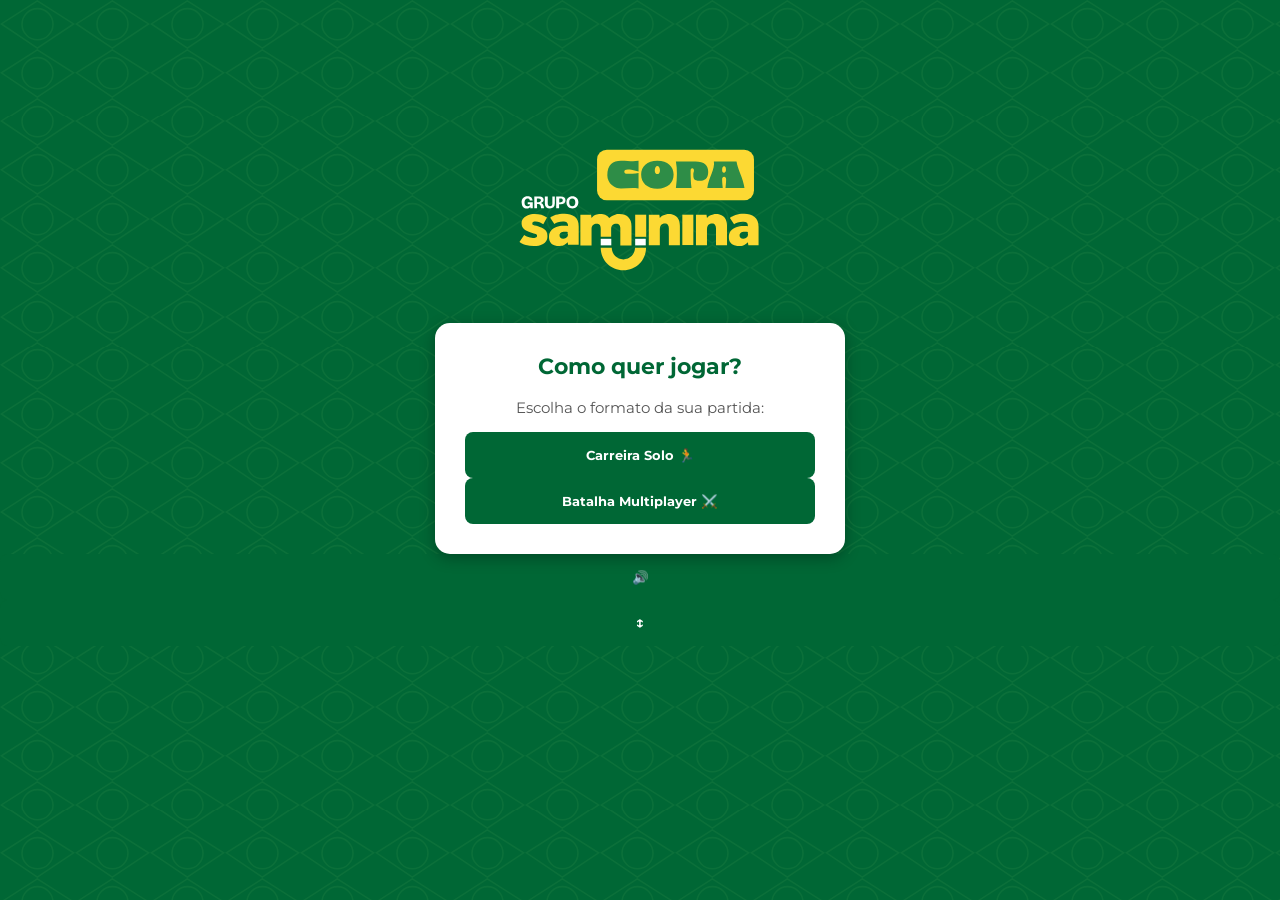
==== backup/index.html @ e30252de "Update index.html" ====
<!DOCTYPE html>
<html lang="pt-BR">
<head>
    <meta charset="UTF-8">
    <meta name="viewport" content="width=device-width, initial-scale=1.0">
    <title>Copa Saminina - O Conhecimento é Campeão</title>
    <link rel="stylesheet" href="style.css">
    <link rel="preconnect" href="https://fonts.googleapis.com">
    <link rel="preconnect" href="https://fonts.gstatic.com" crossorigin>
    <link href="https://fonts.googleapis.com/css2?family=Montserrat:wght@400;700;900&display=swap" rel="stylesheet">
</head>
<body>

    <div class="main-wrapper">
        <div class="logo-container">
            <img src="logo/samininacopa.svg" alt="Logo Saminina" class="logo-marca">
        </div>

        <div class="quiz-container">
            
            <div id="tela-modo">
                <h2>Como quer jogar?</h2>
                <p>Escolha o formato da sua partida:</p>
                <div class="botoes-modo">
                    <button onclick="selecionarModo('solo')" class="btn-modo">Carreira Solo 🏃</button>
                    <button onclick="selecionarModo('batalha')" class="btn-modo">Batalha Multiplayer ⚔️</button>
                </div>
            </div>

            <div id="tela-inicial" class="escondido">
                <h2 id="titulo-cadastro">Registro dos Craques</h2>
                <p id="subtitulo-cadastro">Insiram os nomes e escolham os avatares!</p>
                
                <div class="campos-cadastro">
                    <div class="cadastro-bloco">
                        <input type="text" id="input-nome1" placeholder="Nome do Jogador 1" autocomplete="off">
                        <p class="legenda-avatar">Escolha seu Avatar (J1):</p>
                        <div class="botoes-avatar">
                            <img src="img/1.jpg" class="img-avatar-opcao" onclick="selecionarAvatar(1, 0, this)">
                            <img src="img/2.jpg" class="img-avatar-opcao" onclick="selecionarAvatar(1, 1, this)">
                            <img src="img/3.jpg" class="img-avatar-opcao" onclick="selecionarAvatar(1, 2, this)">
                            <img src="img/4.jpg" class="img-avatar-opcao" onclick="selecionarAvatar(1, 3, this)">
                        </div>
                    </div>

                    <div id="container-avatar2" class="cadastro-bloco escondido">
                        <input type="text" id="input-nome2" placeholder="Nome do Jogador 2" autocomplete="off">
                        <p class="legenda-avatar">Escolha seu Avatar (J2):</p>
                        <div class="botoes-avatar">
                            <img src="img/1.jpg" class="img-avatar-opcao" onclick="selecionarAvatar(2, 0, this)">
                            <img src="img/2.jpg" class="img-avatar-opcao" onclick="selecionarAvatar(2, 1, this)">
                            <img src="img/3.jpg" class="img-avatar-opcao" onclick="selecionarAvatar(2, 2, this)">
                            <img src="img/4.jpg" class="img-avatar-opcao" onclick="selecionarAvatar(2, 3, this)">
                        </div>
                    </div>
                </div>

                <button id="btn-comecar-jogo" onclick="validarComeco()">Iniciar Partida</button>
            </div>

            <div id="tela-passagem" class="escondido">
                <h2>Prepare-se!</h2>
                <img id="img-avatar-passagem" src="" alt="Avatar" class="avatar-circular size-m">
                <p>A próxima pergunta é para:</p>
                <h1 id="nome-destaque">NOME</h1>
                <p style="color: var(--color-wrong); font-weight: bold;">Você terá 30 segundos!</p>
                <button onclick="iniciarTurno()">Estou Pronto!</button>
            </div>

            <div id="tela-quiz" class="escondido">
                <div class="aviso-turno-wrapper">
                    <img id="img-avatar-quiz" src="" alt="Avatar" class="avatar-circular size-p">
                    <div id="aviso-turno-nome" class="turno-destaque"></div> 
                </div>
                <div class="progresso" id="barra-progresso">Pergunta 1 de 10</div>
                
                <h3 id="texto-pergunta">Pergunta?</h3>
                <div id="feedback-acerto" class="escondido feedback-text">Goooooooool!!!</div>
                <div id="feedback-erro" class="escondido feedback-text">Para fooora!</div>
                
                <div id="area-botoes"></div>
            </div>

            <div id="tela-resultado" class="escondido">
                <img id="img-avatar-vencedor" src="" alt="Campeão" class="avatar-circular size-g">
                <h2 id="titulo-vencedor">Fim de Jogo!</h2>
                <p id="mensagem-final" style="white-space: pre-line; font-weight: bold; margin: 20px 0;"></p>
                <button onclick="location.reload()">Jogar Novamente</button>
            </div>

        </div>

        <div id="timer-container" class="timer-container escondido">
            <div id="timer-display" class="timer-display">Tempo: 30s</div>
        </div>
    </div>

    <button id="btn-musica-toggle" onclick="toggleMusica()">
        <span id="musica-icone">🔊</span>
    </button>
    <button id="btn-fullscreen" onclick="toggleFullscreen()">
        <span>↕️</span>
    </button>

    <script src="script.js"></script>
</body>
</html>
---- backup/style.css ----
/* =========================================
   1. VARIÁVEIS E CONFIGURAÇÕES GERAIS
   ========================================= */
:root {
    --color-green: #006735;      /* Verde Saminina */
    --color-yellow: #FDD017;     /* Amarelo Saminina */
    --color-blue: #003399;       /* Azul Brasil (Contraste) */
    --color-white: #FFFFFF;
    --color-text-dark: #333333;
    --color-correct: #28a745;    /* Verde Acerto */
    --color-wrong: #dc3545;      /* Vermelho Erro */
    --shadow: 0 4px 15px rgba(0,0,0,0.3);
}

* {
    box-sizing: border-box;
}

body {
    font-family: 'Montserrat', sans-serif;
    color: var(--color-text-dark);
    margin: 0;
    display: flex;
    flex-direction: column;
    align-items: center;
    min-height: 100vh;
    background-color: var(--color-green);
    position: relative;
    z-index: 0;
    padding-top: 20px;
}

/* Camada fantasma para o Background SVG com Opacidade */
body::before {
    content: "";
    position: fixed;
    top: 0; left: 0; width: 100%; height: 100%;
    z-index: -1;
    background-image: url('logo/bk_1.svg'); /* Verifique se o nome do arquivo está exato */
    background-repeat: repeat;
    background-size: 150px;
    opacity: 0.2; /* Ajuste aqui a claridade do fundo */
}

/* =========================================
   2. ESTRUTURA PRINCIPAL E LOGO
   ========================================= */
.main-wrapper {
    width: 100%;
    max-width: 450px;
    display: flex;
    flex-direction: column;
    align-items: center;
    padding: 0 20px;
}

.logo-container {
    width: 100%;
    text-align: center;
    margin-bottom: 20px;
}

.logo-marca {
    max-width: 250px; /* Largura ideal para a marca respirar na tela */
    height: auto;
    padding-top: 30%;
    padding-bottom: 5%;
}

/* =========================================
   3. CAIXA DO QUIZ (CARD BRANCO)
   ========================================= */
.quiz-container {
    background: var(--color-white);
    padding: 30px;
    border-radius: 15px;
    box-shadow: var(--shadow);
    width: 100%;
    text-align: center;
    position: relative;
}

h2 { color: var(--color-green); margin-top: 0; font-size: 22px; }
p { font-size: 15px; color: #555; }

/* =========================================
   4. CÂMERA E AVATAR (NOVO)
   ========================================= */
.camera-container {
    margin: 15px 0;
    padding: 15px;
    background: #f9f9f9;
    border-radius: 10px;
    border: 1px dashed #ccc;
}

.camera-visual {
    position: relative;
    width: 180px;
    height: 180px;
    margin: 10px auto;
    border-radius: 50%;
    overflow: hidden;
    border: 4px solid var(--color-yellow);
    background: #000;
}

#video-feed {
    width: 100%;
    height: 100%;
    object-fit: cover;
    transform: scaleX(-1); /* Espelha a imagem para o usuário */
}

#btn-capturar-foto {
    margin-top: 10px;
    background-color: var(--color-blue);
    font-size: 14px;
    padding: 10px;
}

.vencedor-avatar-container {
    display: flex;
    flex-direction: column;
    align-items: center;
    margin: 20px 0;
}

.avatar-circular {
    width: 130px;
    height: 130px;
    border-radius: 50%;
    border: 5px solid var(--color-yellow);
    object-fit: cover;
    box-shadow: var(--shadow);
    margin-bottom: 10px;
}

/* =========================================
   5. BOTÕES E INPUTS
   ========================================= */
input[type="text"] {
    width: 100%;
    padding: 12px;
    margin: 8px 0;
    border: 2px solid #ddd;
    border-radius: 8px;
    font-family: 'Montserrat', sans-serif;
}

button {
    font-family: 'Montserrat', sans-serif;
    background-color: var(--color-green);
    color: white;
    border: none;
    padding: 15px;
    border-radius: 8px;
    cursor: pointer;
    font-weight: bold;
    width: 100%;
    transition: 0.3s;
}

button:hover:not(:disabled) {
    background-color: var(--color-yellow);
    color: var(--color-green);
}

button:disabled {
    background-color: #ccc;
    cursor: not-allowed;
}

.btn-resposta {
    background-color: white;
    color: var(--color-green);
    border: 2px solid var(--color-green);
    text-align: left;
    margin-bottom: 10px;
}

.btn-resposta.correta { background-color: var(--color-correct) !important; color: white !important; border-color: var(--color-correct) !important; }
.btn-resposta.errada { background-color: var(--color-wrong) !important; color: white !important; border-color: var(--color-wrong) !important; }

/* =========================================
   6. CRONÔMETRO (ABAIXO DO BOX)
   ========================================= */
.timer-container {
    width: 100%;
    max-width: 450px;
    display: flex;
    justify-content: center;
    margin-top: -5px;
}

.timer-display {
    background-color: var(--color-white);
    color: var(--color-blue);
    font-size: 18px;
    font-weight: 900;
    padding: 8px 20px;
    border-radius: 0 0 10px 10px;
    border: 2px solid var(--color-blue);
    border-top: none;
    box-shadow: 0 4px 10px rgba(0,0,0,0.1);
}

/* =========================================
   7. ANIMAÇÕES E AUXILIARES
   ========================================= */
@keyframes pulo-gool {
    0% { transform: translateY(0); }
    25% { transform: translateY(-15px) rotate(-2deg); }
    50% { transform: translateY(5px) rotate(2deg); }
    100% { transform: translateY(0); }
}

.animacao-acerto {
    animation: pulo-gool 0.6s ease-in-out !important;
}

.feedback-text {
    font-size: 28px;
    font-weight: 900;
    margin: 15px 0;
    text-transform: uppercase;
}

#feedback-acerto { color: var(--color-correct); }
#feedback-erro { color: var(--color-wrong); }

.escondido { display: none !important; }

.turno-destaque {
    background-color: var(--color-yellow);
    color: var(--color-green);
    padding: 5px 15px;
    border-radius: 20px;
    font-weight: bold;
    font-size: 12px;
    margin-bottom: 10px;
    display: inline-block;
}
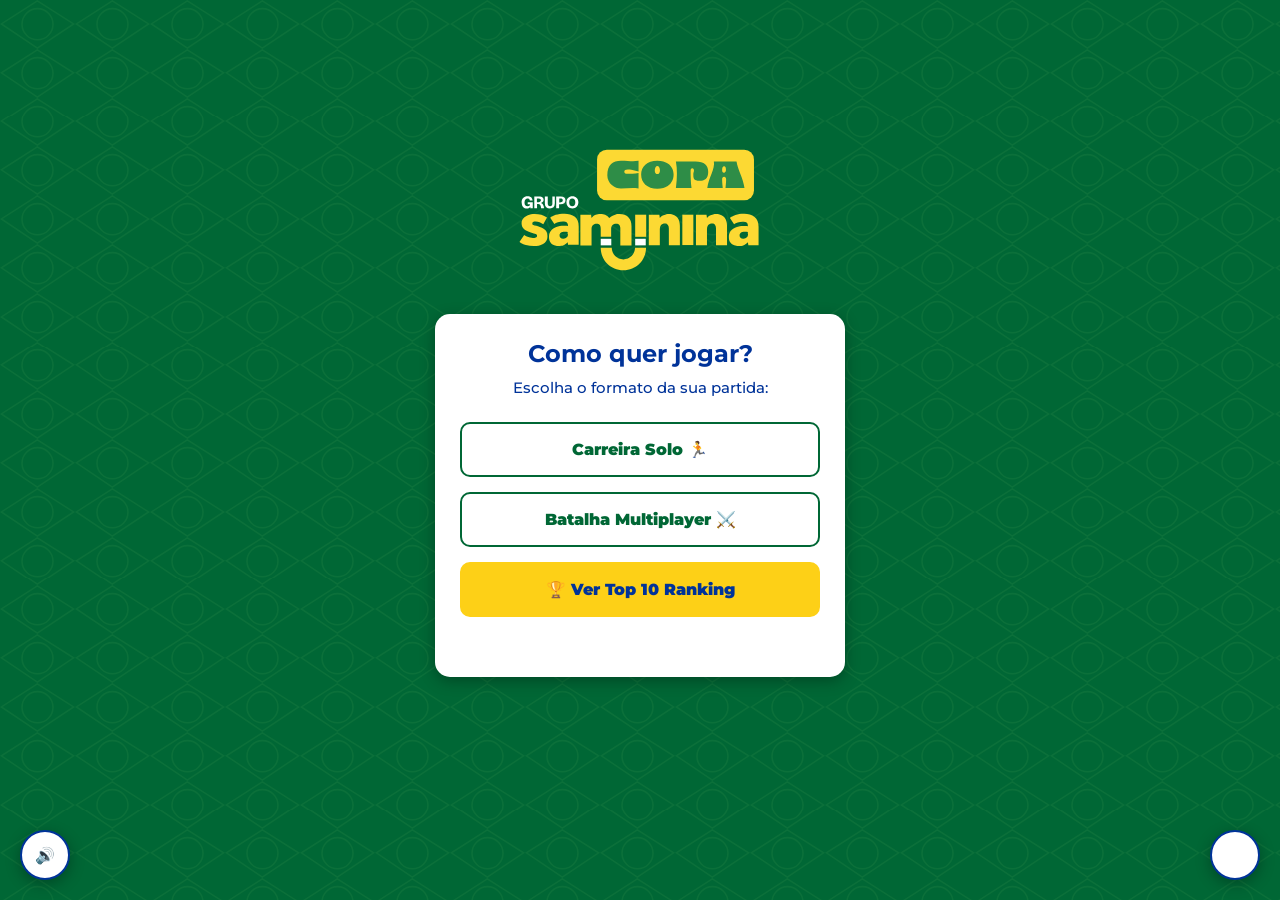
==== commit ac411b4e: "atualização do ranking com banco de dados online" ====
--- a/backup/index.html
+++ b/backup/index.html
@@ -13,7 +13,7 @@
 
     <div class="main-wrapper">
         <div class="logo-container">
-            <img src="logo/samininacopa.svg" alt="Logo Saminina" class="logo-marca">
+            <img src="logo/samininacopa.svg" alt="Logo Saminina" class="logo-marca" onclick="verificarSenhaReset()" style="cursor: pointer;">
         </div>
 
         <div class="quiz-container">
@@ -24,7 +24,15 @@
                 <div class="botoes-modo">
                     <button onclick="selecionarModo('solo')" class="btn-modo">Carreira Solo 🏃</button>
                     <button onclick="selecionarModo('batalha')" class="btn-modo">Batalha Multiplayer ⚔️</button>
+                    <button onclick="mostrarRanking('tela-modo')" class="btn-modo btn-ranking">🏆 Ver Top 10 Ranking</button>
                 </div>
+            </div>
+
+            <div id="tela-ranking" class="escondido">
+                <h2>Galeria de Campeões 🏆</h2>
+                <p>Os maiores pontuadores do evento!</p>
+                <div id="lista-ranking" class="lista-ranking-container"></div>
+                <button onclick="fecharRanking()">Voltar</button>
             </div>
 
             <div id="tela-inicial" class="escondido">
@@ -54,7 +62,6 @@
                         </div>
                     </div>
                 </div>
-
                 <button id="btn-comecar-jogo" onclick="validarComeco()">Iniciar Partida</button>
             </div>
 
@@ -68,6 +75,8 @@
             </div>
 
             <div id="tela-quiz" class="escondido">
+                <div id="btn-desistir" onclick="confirmarDesistencia()">✖</div>
+
                 <div class="aviso-turno-wrapper">
                     <img id="img-avatar-quiz" src="" alt="Avatar" class="avatar-circular size-p">
                     <div id="aviso-turno-nome" class="turno-destaque"></div> 
@@ -77,7 +86,6 @@
                 <h3 id="texto-pergunta">Pergunta?</h3>
                 <div id="feedback-acerto" class="escondido feedback-text">Goooooooool!!!</div>
                 <div id="feedback-erro" class="escondido feedback-text">Para fooora!</div>
-                
                 <div id="area-botoes"></div>
             </div>
 
@@ -85,7 +93,9 @@
                 <img id="img-avatar-vencedor" src="" alt="Campeão" class="avatar-circular size-g">
                 <h2 id="titulo-vencedor">Fim de Jogo!</h2>
                 <p id="mensagem-final" style="white-space: pre-line; font-weight: bold; margin: 20px 0;"></p>
-                <button onclick="location.reload()">Jogar Novamente</button>
+                
+                <button onclick="mostrarRanking('tela-resultado')" class="btn-ranking" style="margin-bottom: 12px;">🏆 Ver Top 10 Ranking</button>
+                <button onclick="location.reload()">Início / Novo Jogo</button>
             </div>
 
         </div>
@@ -95,13 +105,9 @@
         </div>
     </div>
 
-    <button id="btn-musica-toggle" onclick="toggleMusica()">
-        <span id="musica-icone">🔊</span>
-    </button>
-    <button id="btn-fullscreen" onclick="toggleFullscreen()">
-        <span>↕️</span>
-    </button>
+    <button id="btn-musica-toggle" onclick="toggleMusica()"><span id="musica-icone">🔊</span></button>
+    <button id="btn-fullscreen" onclick="toggleFullscreen()"><span>↕️</span></button>
 
     <script src="script.js"></script>
 </body>
-</html>
+</html>
--- a/backup/style.css
+++ b/backup/style.css
@@ -1,243 +1,66 @@
-/* =========================================
-   1. VARIÁVEIS E CONFIGURAÇÕES GERAIS
-   ========================================= */
-:root {
-    --color-green: #006735;      /* Verde Saminina */
-    --color-yellow: #FDD017;     /* Amarelo Saminina */
-    --color-blue: #003399;       /* Azul Brasil (Contraste) */
-    --color-white: #FFFFFF;
-    --color-text-dark: #333333;
-    --color-correct: #28a745;    /* Verde Acerto */
-    --color-wrong: #dc3545;      /* Vermelho Erro */
-    --shadow: 0 4px 15px rgba(0,0,0,0.3);
-}
+:root { --color-green: #006735; --color-yellow: #FDD017; --color-blue: #003399; --color-white: #FFFFFF; --color-text-dark: #003399; --color-correct: #28a745; --color-wrong: #dc3545; --shadow: 0 4px 15px rgba(0,0,0,0.3); }
+* { box-sizing: border-box; margin: 0; padding: 0; }
 
-* {
-    box-sizing: border-box;
-}
+body { font-family: 'Montserrat', sans-serif; color: var(--color-text-dark); display: flex; flex-direction: column; align-items: center; min-height: 100vh; background-color: var(--color-green); position: relative; z-index: 0; padding-top: 20px; padding-bottom: 100px; }
+body::before { content: ""; position: fixed; top: 0; left: 0; width: 100%; height: 100%; z-index: -1; background-image: url('logo/bk_1.svg'); background-repeat: repeat; background-size: 150px; opacity: 0.2; }
 
-body {
-    font-family: 'Montserrat', sans-serif;
-    color: var(--color-text-dark);
-    margin: 0;
-    display: flex;
-    flex-direction: column;
-    align-items: center;
-    min-height: 100vh;
-    background-color: var(--color-green);
-    position: relative;
-    z-index: 0;
-    padding-top: 20px;
-}
+.main-wrapper { width: 100%; max-width: 450px; display: flex; flex-direction: column; align-items: center; padding: 0 20px; }
+.logo-container { width: 100%; display: flex; justify-content: center; margin-bottom: 15px; padding-top: 30%; }
+.logo-marca { width: 100%; max-width: 250px; height: auto; padding-bottom: 5%; }
 
-/* Camada fantasma para o Background SVG com Opacidade */
-body::before {
-    content: "";
-    position: fixed;
-    top: 0; left: 0; width: 100%; height: 100%;
-    z-index: -1;
-    background-image: url('logo/bk_1.svg'); /* Verifique se o nome do arquivo está exato */
-    background-repeat: repeat;
-    background-size: 150px;
-    opacity: 0.2; /* Ajuste aqui a claridade do fundo */
-}
+.quiz-container { background: var(--color-white); padding: 25px; padding-bottom: 60px; border-radius: 15px; box-shadow: var(--shadow); width: 100%; text-align: center; position: relative; }
+h2, h3 { color: var(--color-blue); margin-bottom: 10px; }
+p { font-size: 15px; color: var(--color-blue); margin-bottom: 15px; font-weight: 500; }
 
-/* =========================================
-   2. ESTRUTURA PRINCIPAL E LOGO
-   ========================================= */
-.main-wrapper {
-    width: 100%;
-    max-width: 450px;
-    display: flex;
-    flex-direction: column;
-    align-items: center;
-    padding: 0 20px;
-}
+.botoes-modo { display: flex; flex-direction: column; gap: 15px; margin-top: 25px; width: 100%; }
+.btn-modo { background-color: var(--color-white) !important; color: var(--color-green) !important; border: 2px solid var(--color-green) !important; font-weight: 900 !important; }
+.btn-modo:hover { background-color: var(--color-green) !important; color: var(--color-white) !important; }
+.btn-ranking { background-color: var(--color-yellow) !important; color: var(--color-blue) !important; border: 2px solid var(--color-yellow) !important; }
 
-.logo-container {
-    width: 100%;
-    text-align: center;
-    margin-bottom: 20px;
-}
+/* ESTILO DO BOTÃO DESISTIR (X) */
+#btn-desistir { position: absolute; top: 15px; right: 15px; background-color: var(--color-wrong); color: white; width: 35px; height: 35px; border-radius: 50%; display: flex; align-items: center; justify-content: center; font-weight: 900; font-size: 16px; cursor: pointer; box-shadow: var(--shadow); z-index: 10; transition: 0.2s; }
+#btn-desistir:hover { transform: scale(1.1); }
 
-.logo-marca {
-    max-width: 250px; /* Largura ideal para a marca respirar na tela */
-    height: auto;
-    padding-top: 30%;
-    padding-bottom: 5%;
-}
+.cadastro-bloco { margin-bottom: 20px; padding-bottom: 10px; border-bottom: 1px dashed #eee; }
+.legenda-avatar { font-size: 13px; color: var(--color-blue); font-weight: bold; margin-top: 15px; margin-bottom: 10px; }
+.botoes-avatar { display: flex; justify-content: space-between; gap: 0 !important; margin-bottom: 15px; width: 100%; }
+.img-avatar-opcao { width: 22.5% !important; height: auto !important; max-width: 70px; aspect-ratio: 1 / 1; border-radius: 50% !important; border: 3px solid transparent; cursor: pointer; transition: all 0.2s ease; object-fit: cover; }
+.img-avatar-opcao.selecionado { border-color: var(--color-yellow); box-shadow: 0 0 10px rgba(0, 51, 153, 0.3); transform: scale(1.1); }
 
-/* =========================================
-   3. CAIXA DO QUIZ (CARD BRANCO)
-   ========================================= */
-.quiz-container {
-    background: var(--color-white);
-    padding: 30px;
-    border-radius: 15px;
-    box-shadow: var(--shadow);
-    width: 100%;
-    text-align: center;
-    position: relative;
-}
+.avatar-circular { border-radius: 50% !important; object-fit: cover; display: block; aspect-ratio: 1 / 1; border: 4px solid var(--color-yellow); margin: 0 auto 15px; }
+.size-p { width: 80px; height: 80px; border-width: 3px; margin-bottom: 0; } 
+.size-m { width: 140px; height: 140px; }
+.size-g { width: 180px; height: 180px; border-width: 6px; animation: pulse-gold 2s infinite; margin-bottom: 25px; }
 
-h2 { color: var(--color-green); margin-top: 0; font-size: 22px; }
-p { font-size: 15px; color: #555; }
+.aviso-turno-wrapper { display: flex; align-items: center; justify-content: center; gap: 15px; margin-bottom: 20px; }
+.aviso-turno-wrapper .avatar-circular { margin: 0 !important; }
+.turno-destaque { background-color: var(--color-yellow); color: var(--color-blue); padding: 8px 18px; border-radius: 25px; font-weight: 900; font-size: 14px; text-transform: uppercase; margin: 0; }
+#nome-destaque { color: var(--color-yellow); font-size: 36px; margin: 15px 0 25px 0 !important; text-shadow: 1px 1px 2px rgba(0,0,0,0.2); text-transform: uppercase; }
 
-/* =========================================
-   4. CÂMERA E AVATAR (NOVO)
-   ========================================= */
-.camera-container {
-    margin: 15px 0;
-    padding: 15px;
-    background: #f9f9f9;
-    border-radius: 10px;
-    border: 1px dashed #ccc;
-}
-
-.camera-visual {
-    position: relative;
-    width: 180px;
-    height: 180px;
-    margin: 10px auto;
-    border-radius: 50%;
-    overflow: hidden;
-    border: 4px solid var(--color-yellow);
-    background: #000;
-}
-
-#video-feed {
-    width: 100%;
-    height: 100%;
-    object-fit: cover;
-    transform: scaleX(-1); /* Espelha a imagem para o usuário */
-}
-
-#btn-capturar-foto {
-    margin-top: 10px;
-    background-color: var(--color-blue);
-    font-size: 14px;
-    padding: 10px;
-}
-
-.vencedor-avatar-container {
-    display: flex;
-    flex-direction: column;
-    align-items: center;
-    margin: 20px 0;
-}
-
-.avatar-circular {
-    width: 130px;
-    height: 130px;
-    border-radius: 50%;
-    border: 5px solid var(--color-yellow);
-    object-fit: cover;
-    box-shadow: var(--shadow);
-    margin-bottom: 10px;
-}
-
-/* =========================================
-   5. BOTÕES E INPUTS
-   ========================================= */
-input[type="text"] {
-    width: 100%;
-    padding: 12px;
-    margin: 8px 0;
-    border: 2px solid #ddd;
-    border-radius: 8px;
-    font-family: 'Montserrat', sans-serif;
-}
-
-button {
-    font-family: 'Montserrat', sans-serif;
-    background-color: var(--color-green);
-    color: white;
-    border: none;
-    padding: 15px;
-    border-radius: 8px;
-    cursor: pointer;
-    font-weight: bold;
-    width: 100%;
-    transition: 0.3s;
-}
-
-button:hover:not(:disabled) {
-    background-color: var(--color-yellow);
-    color: var(--color-green);
-}
-
-button:disabled {
-    background-color: #ccc;
-    cursor: not-allowed;
-}
-
-.btn-resposta {
-    background-color: white;
-    color: var(--color-green);
-    border: 2px solid var(--color-green);
-    text-align: left;
-    margin-bottom: 10px;
-}
-
-.btn-resposta.correta { background-color: var(--color-correct) !important; color: white !important; border-color: var(--color-correct) !important; }
-.btn-resposta.errada { background-color: var(--color-wrong) !important; color: white !important; border-color: var(--color-wrong) !important; }
-
-/* =========================================
-   6. CRONÔMETRO (ABAIXO DO BOX)
-   ========================================= */
-.timer-container {
-    width: 100%;
-    max-width: 450px;
-    display: flex;
-    justify-content: center;
-    margin-top: -5px;
-}
-
-.timer-display {
-    background-color: var(--color-white);
-    color: var(--color-blue);
-    font-size: 18px;
-    font-weight: 900;
-    padding: 8px 20px;
-    border-radius: 0 0 10px 10px;
-    border: 2px solid var(--color-blue);
-    border-top: none;
-    box-shadow: 0 4px 10px rgba(0,0,0,0.1);
-}
-
-/* =========================================
-   7. ANIMAÇÕES E AUXILIARES
-   ========================================= */
-@keyframes pulo-gool {
-    0% { transform: translateY(0); }
-    25% { transform: translateY(-15px) rotate(-2deg); }
-    50% { transform: translateY(5px) rotate(2deg); }
-    100% { transform: translateY(0); }
-}
-
-.animacao-acerto {
-    animation: pulo-gool 0.6s ease-in-out !important;
-}
-
-.feedback-text {
-    font-size: 28px;
-    font-weight: 900;
-    margin: 15px 0;
-    text-transform: uppercase;
-}
-
+.feedback-text { font-size: 32px !important; font-weight: 900 !important; margin: 20px 0 !important; text-transform: uppercase; display: flex !important; justify-content: center; align-items: center; width: 100%; text-align: center; }
 #feedback-acerto { color: var(--color-correct); }
 #feedback-erro { color: var(--color-wrong); }
 
+.lista-ranking-container { width: 100%; max-height: 350px; overflow-y: auto; margin-bottom: 20px; text-align: left; }
+.ranking-item { display: flex; align-items: center; background: #f8f9fa; padding: 10px; border-radius: 10px; margin-bottom: 10px; border-left: 5px solid var(--color-yellow); }
+.ranking-pos { font-size: 20px; font-weight: 900; color: var(--color-blue); width: 30px; text-align: center; }
+.ranking-avatar { width: 45px; height: 45px; border-radius: 50%; object-fit: cover; border: 2px solid var(--color-blue); margin: 0 15px; }
+.ranking-info { flex-grow: 1; }
+.ranking-nome { font-weight: bold; color: var(--color-blue); text-transform: uppercase; font-size: 14px; }
+.ranking-copas { font-size: 13px; color: var(--color-green); font-weight: 900; }
+
+input[type="text"] { width: 100%; padding: 12px; margin-bottom: 10px; border: 2px solid var(--color-blue); border-radius: 8px; color: var(--color-blue); font-family: 'Montserrat', sans-serif; font-weight: 600; }
+button { font-family: 'Montserrat', sans-serif; background-color: var(--color-green); color: white; border: none; padding: 16px; border-radius: 10px; cursor: pointer; font-weight: bold; width: 100%; font-size: 16px; transition: 0.3s; }
+button:hover { background-color: var(--color-yellow); color: var(--color-green); }
+.btn-resposta { background-color: white; color: var(--color-blue); border: 2px solid var(--color-blue); text-align: left; margin-bottom: 12px; font-weight: 700; }
+.btn-resposta.correta { background-color: var(--color-correct) !important; color: white !important; border-color: var(--color-correct) !important;}
+.btn-resposta.errada { background-color: var(--color-wrong) !important; color: white !important; border-color: var(--color-wrong) !important;}
+
+#btn-musica-toggle, #btn-fullscreen { position: fixed; bottom: 20px; width: 50px; height: 50px; border-radius: 50%; background-color: var(--color-white); border: 2px solid var(--color-blue); display: flex; align-items: center; justify-content: center; box-shadow: var(--shadow); z-index: 100; padding: 0; }
+#btn-musica-toggle { left: 20px; }
+#btn-fullscreen { right: 20px; }
+
+@keyframes pulse-gold { 0% { border-color: var(--color-yellow); transform: scale(1); } 50% { border-color: var(--color-blue); transform: scale(1.05); } 100% { border-color: var(--color-yellow); transform: scale(1); } }
 .escondido { display: none !important; }
-
-.turno-destaque {
-    background-color: var(--color-yellow);
-    color: var(--color-green);
-    padding: 5px 15px;
-    border-radius: 20px;
-    font-weight: bold;
-    font-size: 12px;
-    margin-bottom: 10px;
-    display: inline-block;
-}+.timer-display { background-color: var(--color-white); color: var(--color-blue); font-size: 18px; font-weight: 900; padding: 8px 20px; border-radius: 0 0 10px 10px; border: 2px solid var(--color-blue); border-top: none; }
+.progresso { font-size: 12px; color: var(--color-blue); margin-bottom: 15px; font-weight: 700; text-transform: uppercase; }
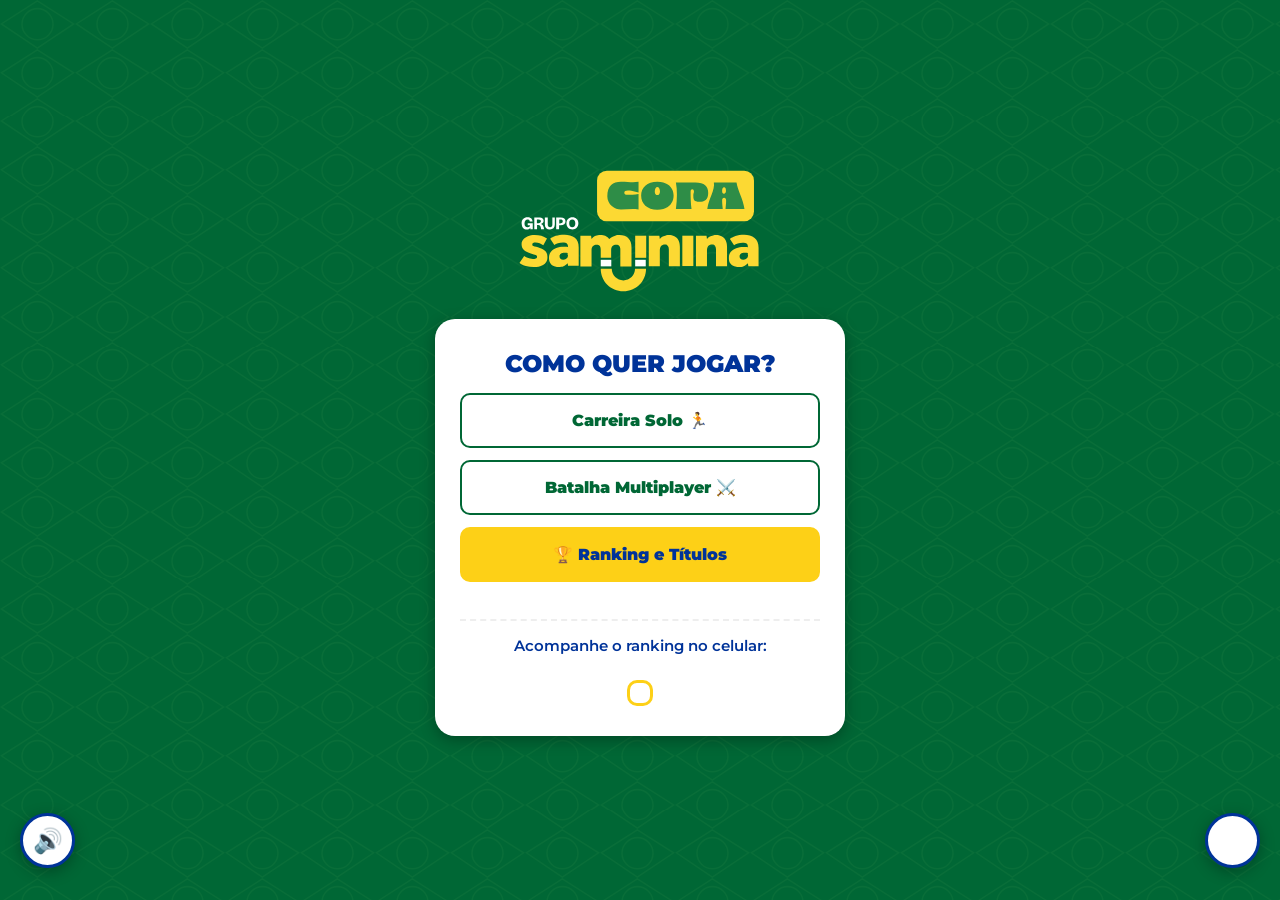
==== commit e68f2235: "backup" ====
--- a/backup/index.html
+++ b/backup/index.html
@@ -4,57 +4,64 @@
     <meta charset="UTF-8">
     <meta name="viewport" content="width=device-width, initial-scale=1.0">
     <title>Copa Saminina - O Conhecimento é Campeão</title>
+
+    <!-- Bibliotecas -->
+    <script src="https://www.gstatic.com/firebasejs/9.1.0/firebase-app-compat.js"></script>
+    <script src="https://www.gstatic.com/firebasejs/9.1.0/firebase-database-compat.js"></script>
+    <script src="https://cdnjs.cloudflare.com/ajax/libs/qrcodejs/1.0.0/qrcode.min.js"></script>
+    <script src="https://cdn.jsdelivr.net/npm/canvas-confetti@1.6.0/dist/confetti.browser.min.js"></script>
+
     <link rel="stylesheet" href="style.css">
-    <link rel="preconnect" href="https://fonts.googleapis.com">
-    <link rel="preconnect" href="https://fonts.gstatic.com" crossorigin>
     <link href="https://fonts.googleapis.com/css2?family=Montserrat:wght@400;700;900&display=swap" rel="stylesheet">
 </head>
 <body>
 
     <div class="main-wrapper">
         <div class="logo-container">
-            <img src="logo/samininacopa.svg" alt="Logo Saminina" class="logo-marca" onclick="verificarSenhaReset()" style="cursor: pointer;">
+            <img src="logo/samininacopa.svg" class="logo-marca" onclick="verificarSenhaReset()">
         </div>
 
         <div class="quiz-container">
             
+            <!-- TELA: MODO -->
             <div id="tela-modo">
                 <h2>Como quer jogar?</h2>
-                <p>Escolha o formato da sua partida:</p>
                 <div class="botoes-modo">
                     <button onclick="selecionarModo('solo')" class="btn-modo">Carreira Solo 🏃</button>
                     <button onclick="selecionarModo('batalha')" class="btn-modo">Batalha Multiplayer ⚔️</button>
-                    <button onclick="mostrarRanking('tela-modo')" class="btn-modo btn-ranking">🏆 Ver Top 10 Ranking</button>
+                    <button onclick="mostrarRanking('tela-modo')" class="btn-modo btn-ranking">🏆 Ranking e Títulos</button>
+                </div>
+                <div class="qrcode-wrapper">
+                    <p>Acompanhe o ranking no celular:</p>
+                    <div id="qrcode-container"></div>
                 </div>
             </div>
 
+            <!-- TELA: RANKING -->
             <div id="tela-ranking" class="escondido">
                 <h2>Galeria de Campeões 🏆</h2>
-                <p>Os maiores pontuadores do evento!</p>
                 <div id="lista-ranking" class="lista-ranking-container"></div>
+                <hr class="divisor">
+                <h3>Últimos Títulos 🏅</h3>
+                <div id="lista-titulos-recentes" class="lista-ranking-container list-p"></div>
                 <button onclick="fecharRanking()">Voltar</button>
             </div>
 
+            <!-- TELA: CADASTRO -->
             <div id="tela-inicial" class="escondido">
-                <h2 id="titulo-cadastro">Registro dos Craques</h2>
-                <p id="subtitulo-cadastro">Insiram os nomes e escolham os avatares!</p>
-                
+                <h2>Registro dos Craques</h2>
                 <div class="campos-cadastro">
-                    <div class="cadastro-bloco">
-                        <input type="text" id="input-nome1" placeholder="Nome do Jogador 1" autocomplete="off">
-                        <p class="legenda-avatar">Escolha seu Avatar (J1):</p>
-                        <div class="botoes-avatar">
-                            <img src="img/1.jpg" class="img-avatar-opcao" onclick="selecionarAvatar(1, 0, this)">
-                            <img src="img/2.jpg" class="img-avatar-opcao" onclick="selecionarAvatar(1, 1, this)">
-                            <img src="img/3.jpg" class="img-avatar-opcao" onclick="selecionarAvatar(1, 2, this)">
-                            <img src="img/4.jpg" class="img-avatar-opcao" onclick="selecionarAvatar(1, 3, this)">
-                        </div>
+                    <input type="text" id="input-nome1" placeholder="Nome Jogador 1">
+                    <div class="botoes-avatar" id="avatar-j1">
+                        <img src="img/1.jpg" class="img-avatar-opcao" onclick="selecionarAvatar(1, 0, this)">
+                        <img src="img/2.jpg" class="img-avatar-opcao" onclick="selecionarAvatar(1, 1, this)">
+                        <img src="img/3.jpg" class="img-avatar-opcao" onclick="selecionarAvatar(1, 2, this)">
+                        <img src="img/4.jpg" class="img-avatar-opcao" onclick="selecionarAvatar(1, 3, this)">
                     </div>
-
-                    <div id="container-avatar2" class="cadastro-bloco escondido">
-                        <input type="text" id="input-nome2" placeholder="Nome do Jogador 2" autocomplete="off">
-                        <p class="legenda-avatar">Escolha seu Avatar (J2):</p>
-                        <div class="botoes-avatar">
+                    
+                    <div id="container-avatar2" class="escondido">
+                        <input type="text" id="input-nome2" placeholder="Nome Jogador 2">
+                        <div class="botoes-avatar" id="avatar-j2">
                             <img src="img/1.jpg" class="img-avatar-opcao" onclick="selecionarAvatar(2, 0, this)">
                             <img src="img/2.jpg" class="img-avatar-opcao" onclick="selecionarAvatar(2, 1, this)">
                             <img src="img/3.jpg" class="img-avatar-opcao" onclick="selecionarAvatar(2, 2, this)">
@@ -62,52 +69,74 @@
                         </div>
                     </div>
                 </div>
-                <button id="btn-comecar-jogo" onclick="validarComeco()">Iniciar Partida</button>
+                <button onclick="validarComeco()">Iniciar Partida</button>
             </div>
 
-            <div id="tela-passagem" class="escondido">
-                <h2>Prepare-se!</h2>
-                <img id="img-avatar-passagem" src="" alt="Avatar" class="avatar-circular size-m">
-                <p>A próxima pergunta é para:</p>
-                <h1 id="nome-destaque">NOME</h1>
-                <p style="color: var(--color-wrong); font-weight: bold;">Você terá 30 segundos!</p>
-                <button onclick="iniciarTurno()">Estou Pronto!</button>
-            </div>
-
+            <!-- TELA: QUIZ -->
             <div id="tela-quiz" class="escondido">
                 <div id="btn-desistir" onclick="confirmarDesistencia()">✖</div>
-
+                
                 <div class="aviso-turno-wrapper">
-                    <img id="img-avatar-quiz" src="" alt="Avatar" class="avatar-circular size-p">
+                    <img id="img-avatar-quiz" src="" class="avatar-circular size-p">
                     <div id="aviso-turno-nome" class="turno-destaque"></div> 
                 </div>
+                
+                <div id="streak-popup" class="streak-msg"></div>
                 <div class="progresso" id="barra-progresso">Pergunta 1 de 10</div>
                 
                 <h3 id="texto-pergunta">Pergunta?</h3>
-                <div id="feedback-acerto" class="escondido feedback-text">Goooooooool!!!</div>
-                <div id="feedback-erro" class="escondido feedback-text">Para fooora!</div>
+                
+                <!-- FEEDBACKS INCLUÍDOS AQUI -->
+                <div id="feedback-acerto" class="escondido feedback-text">Gooooool!</div>
+                <div id="feedback-erro" class="escondido feedback-text">Para fora!</div>
+                
                 <div id="area-botoes"></div>
             </div>
 
+            <!-- TELA: RESULTADO -->
             <div id="tela-resultado" class="escondido">
-                <img id="img-avatar-vencedor" src="" alt="Campeão" class="avatar-circular size-g">
+                <img id="img-avatar-vencedor" src="" class="avatar-circular size-g">
                 <h2 id="titulo-vencedor">Fim de Jogo!</h2>
-                <p id="mensagem-final" style="white-space: pre-line; font-weight: bold; margin: 20px 0;"></p>
+                <p id="mensagem-final" style="white-space: pre-line;"></p>
+                <!-- 👇 PESQUISA DE SATISFAÇÃO VOLTOU AQUI 👇 -->
+                <div id="secao-pesquisa">
+                    <p style="margin-top: 15px; font-weight: 900; color: var(--color-blue);">O que achou da experiência?</p>
+                    <div class="emoji-container">
+                        <span class="emoji-btn" onclick="enviarPesquisa('amei')">😍</span>
+                        <span class="emoji-btn" onclick="enviarPesquisa('curti')">🙂</span>
+                        <span class="emoji-btn" onclick="enviarPesquisa('mais-ou-menos')">😐</span>
+                        <span class="emoji-btn" onclick="enviarPesquisa('nao-curti')">🙁</span>
+                    </div>
+                    <p id="feedback-agradecimento" class="escondido" style="color: var(--color-green); font-size: 16px; font-weight: 900; margin-bottom: 15px;">Obrigado pelo feedback! 🙌</p>
+                </div>
+                <!-- 👆 FIM DA PESQUISA 👆 -->
+                <button onclick="gerarDesafio()" class="btn-desafio">🔥 Desafiar Amigo</button>
+                <button onclick="mostrarRanking('tela-resultado')" class="btn-ranking">🏆 Ranking Completo</button>
                 
-                <button onclick="mostrarRanking('tela-resultado')" class="btn-ranking" style="margin-bottom: 12px;">🏆 Ver Top 10 Ranking</button>
-                <button onclick="location.reload()">Início / Novo Jogo</button>
+                <button onclick="location.reload()">Novo Jogo</button>
+            
             </div>
-
         </div>
 
-        <div id="timer-container" class="timer-container escondido">
+        <!-- TIMER -->
+        <div id="timer-container" class="escondido">
             <div id="timer-display" class="timer-display">Tempo: 30s</div>
         </div>
     </div>
 
+    <!-- MODAL DESAFIO WHATSAPP/QRCODE -->
+    <div id="modal-desafio" class="escondido modal-overlay" onclick="fecharModalDesafio()">
+        <div class="modal-content" onclick="event.stopPropagation()">
+            <span class="fechar-modal" onclick="fecharModalDesafio()">×</span>
+            <h3>Duvido bater meu recorde! ⚽</h3>
+            <div id="qrcode-desafio"></div>
+        </div>
+    </div>
+
+    <!-- BOTÕES FIXOS FLUTUANTES (Apenas uma vez) -->
     <button id="btn-musica-toggle" onclick="toggleMusica()"><span id="musica-icone">🔊</span></button>
     <button id="btn-fullscreen" onclick="toggleFullscreen()"><span>↕️</span></button>
 
-    <script src="script.js"></script>
+    <script src="script.js?v=versao_final"></script>
 </body>
 </html>
--- a/backup/style.css
+++ b/backup/style.css
@@ -1,66 +1,199 @@
-:root { --color-green: #006735; --color-yellow: #FDD017; --color-blue: #003399; --color-white: #FFFFFF; --color-text-dark: #003399; --color-correct: #28a745; --color-wrong: #dc3545; --shadow: 0 4px 15px rgba(0,0,0,0.3); }
+/* BASE & CORES */
+:root { 
+    --color-green: #006735; 
+    --color-yellow: #FDD017; 
+    --color-blue: #003399; 
+    --color-white: #FFFFFF; 
+    --color-text-dark: #003399; 
+    --color-correct: #28a745; 
+    --color-wrong: #dc3545; 
+    --shadow: 0 4px 15px rgba(0,0,0,0.3); 
+}
+
 * { box-sizing: border-box; margin: 0; padding: 0; }
 
-body { font-family: 'Montserrat', sans-serif; color: var(--color-text-dark); display: flex; flex-direction: column; align-items: center; min-height: 100vh; background-color: var(--color-green); position: relative; z-index: 0; padding-top: 20px; padding-bottom: 100px; }
-body::before { content: ""; position: fixed; top: 0; left: 0; width: 100%; height: 100%; z-index: -1; background-image: url('logo/bk_1.svg'); background-repeat: repeat; background-size: 150px; opacity: 0.2; }
+body { 
+    font-family: 'Montserrat', sans-serif; 
+    color: var(--color-text-dark); 
+    display: flex; 
+    flex-direction: column; 
+    align-items: center; 
+    justify-content: center; 
+    min-height: 100vh; 
+    background-color: var(--color-green); 
+    position: relative; 
+    z-index: 0; 
+    padding: 20px 0; 
+    overflow-x: hidden; 
+}
 
-.main-wrapper { width: 100%; max-width: 450px; display: flex; flex-direction: column; align-items: center; padding: 0 20px; }
-.logo-container { width: 100%; display: flex; justify-content: center; margin-bottom: 15px; padding-top: 30%; }
-.logo-marca { width: 100%; max-width: 250px; height: auto; padding-bottom: 5%; }
+body::before { 
+    content: ""; position: fixed; top: 0; left: 0; width: 100%; height: 100%; z-index: -1; 
+    background-image: url('logo/bk_1.svg'); background-repeat: repeat; background-size: 150px; opacity: 0.15; 
+}
 
-.quiz-container { background: var(--color-white); padding: 25px; padding-bottom: 60px; border-radius: 15px; box-shadow: var(--shadow); width: 100%; text-align: center; position: relative; }
-h2, h3 { color: var(--color-blue); margin-bottom: 10px; }
-p { font-size: 15px; color: var(--color-blue); margin-bottom: 15px; font-weight: 500; }
+.main-wrapper { width: 100%; max-width: 450px; display: flex; flex-direction: column; align-items: center; padding: 0 20px; z-index: 1; }
+.logo-container { width: 100%; display: flex; justify-content: center; margin-bottom: 20px; }
+.logo-marca { width: 100%; max-width: 250px; height: auto; cursor: pointer; transition: 0.3s; }
+.logo-marca:hover { transform: scale(1.05); }
 
-.botoes-modo { display: flex; flex-direction: column; gap: 15px; margin-top: 25px; width: 100%; }
-.btn-modo { background-color: var(--color-white) !important; color: var(--color-green) !important; border: 2px solid var(--color-green) !important; font-weight: 900 !important; }
+/* CAIXA BRANCA PRINCIPAL */
+.quiz-container { 
+    background: var(--color-white); 
+    padding: 30px 25px; 
+    border-radius: 20px; 
+    box-shadow: var(--shadow); 
+    width: 100%; 
+    text-align: center; 
+    position: relative; 
+    min-height: 400px; 
+}
+
+/* TIPOGRAFIA */
+h2, h3 { color: var(--color-blue); margin-bottom: 15px; text-transform: uppercase; font-weight: 900;}
+p { font-size: 15px; color: var(--color-blue); margin-bottom: 15px; font-weight: 600; }
+
+/* ========================================= */
+/* BOTÕES - CORRIGIDO O CONFLITO DE CORES    */
+/* ========================================= */
+button { 
+    font-family: 'Montserrat', sans-serif; 
+    background-color: var(--color-green); 
+    color: white; 
+    border: none; 
+    padding: 16px; 
+    border-radius: 10px; 
+    cursor: pointer; 
+    font-weight: 900; 
+    width: 100%; 
+    font-size: 16px; 
+    transition: 0.3s; 
+    margin-bottom: 12px; 
+}
+button:hover { background-color: var(--color-blue); color: white; }
+
+/* Botões específicos da Tela Inicial (Eles vencem a regra acima) */
+.botoes-modo { display: flex; flex-direction: column; gap: 0px; margin-top: 15px; width: 100%; }
+.btn-modo { background-color: var(--color-white) !important; color: var(--color-green) !important; border: 2px solid var(--color-green) !important; }
 .btn-modo:hover { background-color: var(--color-green) !important; color: var(--color-white) !important; }
 .btn-ranking { background-color: var(--color-yellow) !important; color: var(--color-blue) !important; border: 2px solid var(--color-yellow) !important; }
 
-/* ESTILO DO BOTÃO DESISTIR (X) */
-#btn-desistir { position: absolute; top: 15px; right: 15px; background-color: var(--color-wrong); color: white; width: 35px; height: 35px; border-radius: 50%; display: flex; align-items: center; justify-content: center; font-weight: 900; font-size: 16px; cursor: pointer; box-shadow: var(--shadow); z-index: 10; transition: 0.2s; }
+/* Botões do Quiz e Resultado */
+.btn-resposta { background-color: white !important; color: var(--color-blue) !important; border: 2px solid var(--color-blue) !important; text-align: left; margin-bottom: 12px; font-weight: 700; }
+.btn-resposta.correta { background-color: var(--color-correct) !important; color: white !important; border-color: var(--color-correct) !important;}
+.btn-resposta.errada { background-color: var(--color-wrong) !important; color: white !important; border-color: var(--color-wrong) !important;}
+.btn-desafio { background-color: #25D366 !important; color: white !important; border-bottom: 4px solid #128C7E !important; }
+
+/* BOTÃO DESISTIR (X) PENDURADO */
+#btn-desistir { 
+    position: absolute; top: -15px; right: -15px; 
+    background-color: var(--color-wrong); color: white; 
+    width: 45px; height: 45px; border-radius: 50%; 
+    display: flex; align-items: center; justify-content: center; 
+    font-weight: 900; font-size: 20px; cursor: pointer; 
+    box-shadow: var(--shadow); z-index: 10; border: 3px solid white; transition: 0.2s; 
+}
 #btn-desistir:hover { transform: scale(1.1); }
 
+/* INPUTS DE TEXTO LARGOS E CENTRALIZADOS */
+input[type="text"] { 
+    width: 100%; padding: 15px; margin-bottom: 15px; 
+    border: 2px solid var(--color-blue); border-radius: 8px; 
+    color: var(--color-blue); font-family: 'Montserrat', sans-serif; 
+    font-weight: 700; font-size: 16px; text-align: center; outline: none; 
+}
+
+/* AVATARES */
 .cadastro-bloco { margin-bottom: 20px; padding-bottom: 10px; border-bottom: 1px dashed #eee; }
-.legenda-avatar { font-size: 13px; color: var(--color-blue); font-weight: bold; margin-top: 15px; margin-bottom: 10px; }
-.botoes-avatar { display: flex; justify-content: space-between; gap: 0 !important; margin-bottom: 15px; width: 100%; }
-.img-avatar-opcao { width: 22.5% !important; height: auto !important; max-width: 70px; aspect-ratio: 1 / 1; border-radius: 50% !important; border: 3px solid transparent; cursor: pointer; transition: all 0.2s ease; object-fit: cover; }
+.legenda-avatar { font-size: 14px; color: var(--color-blue); font-weight: bold; margin-top: 10px; margin-bottom: 10px; }
+.botoes-avatar { display: flex; justify-content: space-between; gap: 10px; margin-bottom: 15px; width: 100%; }
+.img-avatar-opcao { width: 22%; height: auto; max-width: 70px; aspect-ratio: 1 / 1; border-radius: 50%; border: 3px solid transparent; cursor: pointer; transition: all 0.2s ease; object-fit: cover; }
 .img-avatar-opcao.selecionado { border-color: var(--color-yellow); box-shadow: 0 0 10px rgba(0, 51, 153, 0.3); transform: scale(1.1); }
 
-.avatar-circular { border-radius: 50% !important; object-fit: cover; display: block; aspect-ratio: 1 / 1; border: 4px solid var(--color-yellow); margin: 0 auto 15px; }
+.avatar-circular { border-radius: 50%; object-fit: cover; display: block; aspect-ratio: 1 / 1; border: 4px solid var(--color-yellow); margin: 0 auto 15px; }
 .size-p { width: 80px; height: 80px; border-width: 3px; margin-bottom: 0; } 
 .size-m { width: 140px; height: 140px; }
-.size-g { width: 180px; height: 180px; border-width: 6px; animation: pulse-gold 2s infinite; margin-bottom: 25px; }
+.size-g { width: 150px; height: 150px; border-width: 6px; margin-bottom: 20px; }
 
-.aviso-turno-wrapper { display: flex; align-items: center; justify-content: center; gap: 15px; margin-bottom: 20px; }
+/* QUIZ TEXTOS E STREAK */
+.aviso-turno-wrapper { 
+    display: flex; align-items: center; justify-content: center; 
+    gap: 8px; /* CORREÇÃO: Espaço reduzido para aproximar o avatar do nome */
+    margin-bottom: 20px; 
+}
 .aviso-turno-wrapper .avatar-circular { margin: 0 !important; }
+
 .turno-destaque { background-color: var(--color-yellow); color: var(--color-blue); padding: 8px 18px; border-radius: 25px; font-weight: 900; font-size: 14px; text-transform: uppercase; margin: 0; }
-#nome-destaque { color: var(--color-yellow); font-size: 36px; margin: 15px 0 25px 0 !important; text-shadow: 1px 1px 2px rgba(0,0,0,0.2); text-transform: uppercase; }
+#nome-destaque { color: var(--color-yellow); font-size: 36px; margin: 15px 0 25px 0; text-shadow: 1px 1px 2px rgba(0,0,0,0.2); text-transform: uppercase; }
+.progresso { font-size: 14px; color: var(--color-blue); margin-bottom: 15px; font-weight: 800; text-transform: uppercase; }
+#texto-pergunta { font-size: 18px; font-weight: 900; color: var(--color-blue); margin-bottom: 20px; line-height: 1.3;}
+.streak-msg { color: var(--color-blue); font-weight: 900; font-size: 18px; text-transform: uppercase; margin-bottom: 10px; min-height: 24px; animation: pulse 0.5s ease; }
+.ouro-active { border: 4px solid var(--color-yellow) !important; box-shadow: 0 0 20px var(--color-yellow) !important; }
 
 .feedback-text { font-size: 32px !important; font-weight: 900 !important; margin: 20px 0 !important; text-transform: uppercase; display: flex !important; justify-content: center; align-items: center; width: 100%; text-align: center; }
 #feedback-acerto { color: var(--color-correct); }
 #feedback-erro { color: var(--color-wrong); }
 
+
+/* CORREÇÃO: BOTÕES FLUTUANTES SEPARADOS (Pode colocar lá no final do seu CSS) */
+#btn-musica-toggle { 
+    position: fixed; bottom: 20px; left: 20px; /* Esquerda */
+    width: 55px; height: 55px; border-radius: 50%; 
+    background-color: var(--color-white); border: 3px solid var(--color-blue); 
+    display: flex; align-items: center; justify-content: center; 
+    box-shadow: var(--shadow); z-index: 1000; font-size: 24px; cursor: pointer;
+}
+
+#btn-fullscreen { 
+    position: fixed; bottom: 20px; right: 20px; /* Direita */
+    width: 55px; height: 55px; border-radius: 50%; 
+    background-color: var(--color-white); border: 3px solid var(--color-blue); 
+    display: flex; align-items: center; justify-content: center; 
+    box-shadow: var(--shadow); z-index: 1000; font-size: 24px; cursor: pointer;
+}
+/* RANKING - FULECO CONTROLADO */
 .lista-ranking-container { width: 100%; max-height: 350px; overflow-y: auto; margin-bottom: 20px; text-align: left; }
-.ranking-item { display: flex; align-items: center; background: #f8f9fa; padding: 10px; border-radius: 10px; margin-bottom: 10px; border-left: 5px solid var(--color-yellow); }
-.ranking-pos { font-size: 20px; font-weight: 900; color: var(--color-blue); width: 30px; text-align: center; }
-.ranking-avatar { width: 45px; height: 45px; border-radius: 50%; object-fit: cover; border: 2px solid var(--color-blue); margin: 0 15px; }
+.list-p { max-height: 200px; }
+.ranking-item { display: flex; align-items: center; background: #f8f9fa; padding: 10px; border-radius: 12px; margin-bottom: 10px; border-left: 5px solid var(--color-yellow); }
+.ranking-pos { font-size: 18px; font-weight: 900; color: var(--color-blue); width: 35px; text-align: center; }
+.ranking-avatar { width: 50px !important; height: 50px !important; border-radius: 50%; object-fit: cover; border: 2px solid var(--color-blue); margin: 0 15px; flex-shrink: 0; }
 .ranking-info { flex-grow: 1; }
-.ranking-nome { font-weight: bold; color: var(--color-blue); text-transform: uppercase; font-size: 14px; }
-.ranking-copas { font-size: 13px; color: var(--color-green); font-weight: 900; }
+.ranking-nome { font-weight: 900; color: var(--color-blue); text-transform: uppercase; font-size: 14px; }
+.ranking-info span { font-size: 12px; color: var(--color-green); font-weight: 800; }
 
-input[type="text"] { width: 100%; padding: 12px; margin-bottom: 10px; border: 2px solid var(--color-blue); border-radius: 8px; color: var(--color-blue); font-family: 'Montserrat', sans-serif; font-weight: 600; }
-button { font-family: 'Montserrat', sans-serif; background-color: var(--color-green); color: white; border: none; padding: 16px; border-radius: 10px; cursor: pointer; font-weight: bold; width: 100%; font-size: 16px; transition: 0.3s; }
-button:hover { background-color: var(--color-yellow); color: var(--color-green); }
-.btn-resposta { background-color: white; color: var(--color-blue); border: 2px solid var(--color-blue); text-align: left; margin-bottom: 12px; font-weight: 700; }
-.btn-resposta.correta { background-color: var(--color-correct) !important; color: white !important; border-color: var(--color-correct) !important;}
-.btn-resposta.errada { background-color: var(--color-wrong) !important; color: white !important; border-color: var(--color-wrong) !important;}
+/* QR CODE CENTRALIZADO */
+.qrcode-wrapper { margin-top: 25px; padding-top: 15px; border-top: 2px dashed #eee; display: flex; flex-direction: column; align-items: center; }
+#qrcode-container { display: flex; justify-content: center; margin-top: 10px; background: white; padding: 10px; border-radius: 10px; border: 3px solid var(--color-yellow); }
 
-#btn-musica-toggle, #btn-fullscreen { position: fixed; bottom: 20px; width: 50px; height: 50px; border-radius: 50%; background-color: var(--color-white); border: 2px solid var(--color-blue); display: flex; align-items: center; justify-content: center; box-shadow: var(--shadow); z-index: 100; padding: 0; }
-#btn-musica-toggle { left: 20px; }
-#btn-fullscreen { right: 20px; }
+/* MODAL, TIMER E EXTRAS */
+.escondido { display: none !important; }
+.divisor { border: 0; border-top: 2px dashed var(--color-blue); margin: 20px 0; opacity: 0.3; }
 
-@keyframes pulse-gold { 0% { border-color: var(--color-yellow); transform: scale(1); } 50% { border-color: var(--color-blue); transform: scale(1.05); } 100% { border-color: var(--color-yellow); transform: scale(1); } }
-.escondido { display: none !important; }
-.timer-display { background-color: var(--color-white); color: var(--color-blue); font-size: 18px; font-weight: 900; padding: 8px 20px; border-radius: 0 0 10px 10px; border: 2px solid var(--color-blue); border-top: none; }
-.progresso { font-size: 12px; color: var(--color-blue); margin-bottom: 15px; font-weight: 700; text-transform: uppercase; }+.timer-display { 
+    background-color: var(--color-white); color: var(--color-blue); 
+    font-size: 18px; font-weight: 900; padding: 8px 25px; 
+    border-radius: 0 0 15px 15px; border: 2px solid var(--color-blue); border-top: none; 
+    box-shadow: var(--shadow); position: fixed; top: 0; left: 50%; transform: translateX(-50%); z-index: 100;
+}
+    
+#btn-musica-toggle { 
+    position: fixed; bottom: 20px; right: 20px; 
+    width: 55px; height: 55px; border-radius: 50%; 
+    background-color: var(--color-white); border: 3px solid var(--color-blue); 
+    display: flex; align-items: center; justify-content: center; 
+    box-shadow: var(--shadow); z-index: 100; font-size: 24px; padding: 0;
+}
+
+/* EMOJIS (PESQUISA SATISFAÇÃO) */
+.emoji-container { display: flex; justify-content: center; gap: 20px; margin: 15px 0; font-size: 40px; }
+.emoji-btn { cursor: pointer; transition: transform 0.2s ease; filter: grayscale(0.3); }
+.emoji-btn:hover { transform: scale(1.3); filter: grayscale(0); }
+.emoji-btn:active { transform: scale(0.9); }
+
+/* MODAL DESAFIO WHATSAPP */
+.modal-overlay { position: fixed; top: 0; left: 0; width: 100%; height: 100%; background: rgba(0,0,0,0.8); z-index: 1000; display: flex; align-items: center; justify-content: center; }
+.modal-content { background: white; padding: 30px; border-radius: 20px; text-align: center; max-width: 320px; position: relative; }
+.fechar-modal { position: absolute; top: 10px; right: 15px; font-size: 28px; cursor: pointer; color: var(--color-blue); font-weight: 900; }
+#qrcode-desafio { margin-top: 15px; display: flex; justify-content: center; }
+
+@keyframes pulse { 0% { transform: scale(1); } 50% { transform: scale(1.05); } 100% { transform: scale(1); } }
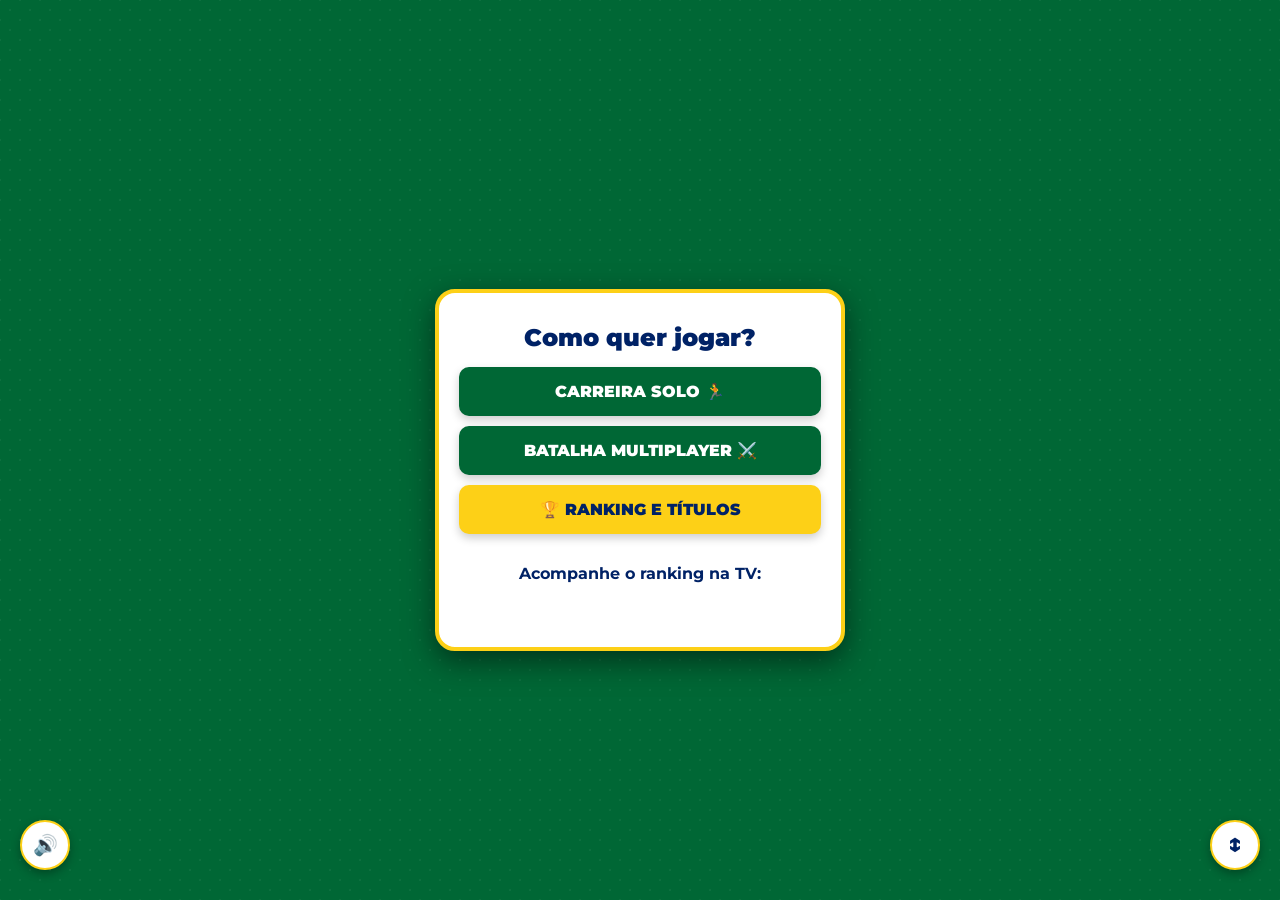
==== commit c52ee36a: "Up" ====
--- a/backup/index.html
+++ b/backup/index.html
@@ -29,26 +29,21 @@
                 <div class="botoes-modo">
                     <button onclick="selecionarModo('solo')" class="btn-modo">Carreira Solo 🏃</button>
                     <button onclick="selecionarModo('batalha')" class="btn-modo">Batalha Multiplayer ⚔️</button>
-                    <button onclick="mostrarRanking('tela-modo')" class="btn-modo btn-ranking">🏆 Ranking e Títulos</button>
+                    <!-- 👇 LINK ATUALIZADO PARA O RANKING MESTRE 👇 -->
+                    <button onclick="window.location.href='ranking-mestre.html'" class="btn-modo btn-ranking">🏆 Ranking e Títulos</button>
                 </div>
                 <div class="qrcode-wrapper">
-                    <p>Acompanhe o ranking no celular:</p>
+                    <p>Acompanhe o ranking na TV:</p>
                     <div id="qrcode-container"></div>
                 </div>
             </div>
 
-            <!-- TELA: RANKING -->
-            <div id="tela-ranking" class="escondido">
-                <h2>Galeria de Campeões 🏆</h2>
-                <div id="lista-ranking" class="lista-ranking-container"></div>
-                <hr class="divisor">
-                <h3>Últimos Títulos 🏅</h3>
-                <div id="lista-titulos-recentes" class="lista-ranking-container list-p"></div>
-                <button onclick="fecharRanking()">Voltar</button>
-            </div>
-
             <!-- TELA: CADASTRO -->
             <div id="tela-inicial" class="escondido">
+                
+                <!-- Botão de fechar/voltar -->
+                <div id="btn-voltar-registro" onclick="voltarParaModos()" style="position: absolute; top: -15px; right: -15px; background: #dc3545; color: white; width: 40px; height: 40px; border-radius: 50%; display: flex; align-items: center; justify-content: center; font-weight: 900; cursor: pointer; border: 3px solid white; box-shadow: 0 4px 10px rgba(0,0,0,0.3); z-index: 20;">✖</div>
+                
                 <h2>Registro dos Craques</h2>
                 <div class="campos-cadastro">
                     <input type="text" id="input-nome1" placeholder="Nome Jogador 1">
@@ -73,32 +68,51 @@
             </div>
 
             <!-- TELA: QUIZ -->
-            <div id="tela-quiz" class="escondido">
-                <div id="btn-desistir" onclick="confirmarDesistencia()">✖</div>
-                
-                <div class="aviso-turno-wrapper">
-                    <img id="img-avatar-quiz" src="" class="avatar-circular size-p">
-                    <div id="aviso-turno-nome" class="turno-destaque"></div> 
-                </div>
-                
-                <div id="streak-popup" class="streak-msg"></div>
-                <div class="progresso" id="barra-progresso">Pergunta 1 de 10</div>
-                
-                <h3 id="texto-pergunta">Pergunta?</h3>
-                
-                <!-- FEEDBACKS INCLUÍDOS AQUI -->
-                <div id="feedback-acerto" class="escondido feedback-text">Gooooool!</div>
-                <div id="feedback-erro" class="escondido feedback-text">Para fora!</div>
-                
-                <div id="area-botoes"></div>
-            </div>
+            <!-- TELA: QUIZ -->
+<div id="tela-quiz" class="escondido">
+    <div id="btn-desistir" onclick="confirmarDesistencia()">✖</div>
+    
+    <div class="placar-transmissao">
+        <div class="placar-item placar-item-j1">
+            <img id="img-avatar-placar1" src="" class="avatar-circular size-p">
+            <div class="placar-time" id="placar-nome-j1">JOGADOR 1</div>
+        </div>
+        <div class="placar-score">
+            <span id="placar-pts-j1">0</span>
+            <span class="placar-vs">X</span>
+            <span id="placar-pts-j2">0</span>
+        </div>
+        <!-- 👇 INVERTIDO AQUI: Texto na esquerda, Foto na direita 👇 -->
+        <div class="placar-item placar-item-j2">
+            <div class="placar-time" id="placar-nome-j2">JOGADOR 2</div>
+            <img id="img-avatar-placar2" src="" class="avatar-circular size-p">
+        </div>
+    </div>
+
+    <div id="quiz-content-area">
+        <!-- 👇 AVISO DE QUEM É A VEZ VOLTOU 👇 -->
+        <div id="aviso-turno-nome" class="turno-destaque" style="margin-bottom: 15px; font-size: 20px;">Vez de: JOGADOR</div>
+        
+        <div id="streak-popup" class="streak-msg"></div>
+        <div class="progresso" id="barra-progresso">Pergunta 1 de 10</div>
+        
+        <h3 id="texto-pergunta">Pergunta?</h3>
+        
+        <div id="feedback-acerto" class="escondido feedback-text">Gooooool! 🎉</div>
+        <div id="feedback-erro" class="escondido feedback-text">Para fora!</div>
+        
+        <!-- 👇 ESSA DIV É OBRIGATÓRIA PARA OS BOTÕES APARECEREM 👇 -->
+        <div id="area-botoes" style="width: 100%; display: flex; flex-direction: column; gap: 10px; align-items: center;"></div>
+    </div>
+</div>
 
             <!-- TELA: RESULTADO -->
             <div id="tela-resultado" class="escondido">
                 <img id="img-avatar-vencedor" src="" class="avatar-circular size-g">
                 <h2 id="titulo-vencedor">Fim de Jogo!</h2>
                 <p id="mensagem-final" style="white-space: pre-line;"></p>
-                <!-- 👇 PESQUISA DE SATISFAÇÃO VOLTOU AQUI 👇 -->
+                
+                <!-- PESQUISA DE SATISFAÇÃO -->
                 <div id="secao-pesquisa">
                     <p style="margin-top: 15px; font-weight: 900; color: var(--color-blue);">O que achou da experiência?</p>
                     <div class="emoji-container">
@@ -109,12 +123,12 @@
                     </div>
                     <p id="feedback-agradecimento" class="escondido" style="color: var(--color-green); font-size: 16px; font-weight: 900; margin-bottom: 15px;">Obrigado pelo feedback! 🙌</p>
                 </div>
-                <!-- 👆 FIM DA PESQUISA 👆 -->
+                
                 <button onclick="gerarDesafio()" class="btn-desafio">🔥 Desafiar Amigo</button>
-                <button onclick="mostrarRanking('tela-resultado')" class="btn-ranking">🏆 Ranking Completo</button>
+                <!-- 👇 LINK ATUALIZADO PARA O RANKING MESTRE 👇 -->
+                <button onclick="window.location.href='ranking-mestre.html'" class="btn-ranking">🏆 Ranking Completo</button>
                 
                 <button onclick="location.reload()">Novo Jogo</button>
-            
             </div>
         </div>
 
@@ -133,10 +147,10 @@
         </div>
     </div>
 
-    <!-- BOTÕES FIXOS FLUTUANTES (Apenas uma vez) -->
+    <!-- BOTÕES FIXOS FLUTUANTES -->
     <button id="btn-musica-toggle" onclick="toggleMusica()"><span id="musica-icone">🔊</span></button>
     <button id="btn-fullscreen" onclick="toggleFullscreen()"><span>↕️</span></button>
 
-    <script src="script.js?v=versao_final"></script>
+    <script src="script.js"></script>
 </body>
 </html>
--- a/backup/style.css
+++ b/backup/style.css
@@ -1,199 +1,520 @@
-/* BASE & CORES */
-:root { 
-    --color-green: #006735; 
-    --color-yellow: #FDD017; 
-    --color-blue: #003399; 
-    --color-white: #FFFFFF; 
-    --color-text-dark: #003399; 
-    --color-correct: #28a745; 
-    --color-wrong: #dc3545; 
-    --shadow: 0 4px 15px rgba(0,0,0,0.3); 
-}
-
-* { box-sizing: border-box; margin: 0; padding: 0; }
-
-body { 
-    font-family: 'Montserrat', sans-serif; 
-    color: var(--color-text-dark); 
-    display: flex; 
-    flex-direction: column; 
-    align-items: center; 
-    justify-content: center; 
-    min-height: 100vh; 
-    background-color: var(--color-green); 
-    position: relative; 
-    z-index: 0; 
-    padding: 20px 0; 
-    overflow-x: hidden; 
-}
-
-body::before { 
-    content: ""; position: fixed; top: 0; left: 0; width: 100%; height: 100%; z-index: -1; 
-    background-image: url('logo/bk_1.svg'); background-repeat: repeat; background-size: 150px; opacity: 0.15; 
-}
-
-.main-wrapper { width: 100%; max-width: 450px; display: flex; flex-direction: column; align-items: center; padding: 0 20px; z-index: 1; }
-.logo-container { width: 100%; display: flex; justify-content: center; margin-bottom: 20px; }
-.logo-marca { width: 100%; max-width: 250px; height: auto; cursor: pointer; transition: 0.3s; }
-.logo-marca:hover { transform: scale(1.05); }
-
-/* CAIXA BRANCA PRINCIPAL */
-.quiz-container { 
-    background: var(--color-white); 
-    padding: 30px 25px; 
-    border-radius: 20px; 
-    box-shadow: var(--shadow); 
-    width: 100%; 
-    text-align: center; 
-    position: relative; 
-    min-height: 400px; 
-}
-
-/* TIPOGRAFIA */
-h2, h3 { color: var(--color-blue); margin-bottom: 15px; text-transform: uppercase; font-weight: 900;}
-p { font-size: 15px; color: var(--color-blue); margin-bottom: 15px; font-weight: 600; }
-
-/* ========================================= */
-/* BOTÕES - CORRIGIDO O CONFLITO DE CORES    */
-/* ========================================= */
-button { 
-    font-family: 'Montserrat', sans-serif; 
-    background-color: var(--color-green); 
-    color: white; 
-    border: none; 
-    padding: 16px; 
-    border-radius: 10px; 
-    cursor: pointer; 
-    font-weight: 900; 
-    width: 100%; 
-    font-size: 16px; 
-    transition: 0.3s; 
-    margin-bottom: 12px; 
-}
-button:hover { background-color: var(--color-blue); color: white; }
-
-/* Botões específicos da Tela Inicial (Eles vencem a regra acima) */
-.botoes-modo { display: flex; flex-direction: column; gap: 0px; margin-top: 15px; width: 100%; }
-.btn-modo { background-color: var(--color-white) !important; color: var(--color-green) !important; border: 2px solid var(--color-green) !important; }
-.btn-modo:hover { background-color: var(--color-green) !important; color: var(--color-white) !important; }
-.btn-ranking { background-color: var(--color-yellow) !important; color: var(--color-blue) !important; border: 2px solid var(--color-yellow) !important; }
-
-/* Botões do Quiz e Resultado */
-.btn-resposta { background-color: white !important; color: var(--color-blue) !important; border: 2px solid var(--color-blue) !important; text-align: left; margin-bottom: 12px; font-weight: 700; }
-.btn-resposta.correta { background-color: var(--color-correct) !important; color: white !important; border-color: var(--color-correct) !important;}
-.btn-resposta.errada { background-color: var(--color-wrong) !important; color: white !important; border-color: var(--color-wrong) !important;}
-.btn-desafio { background-color: #25D366 !important; color: white !important; border-bottom: 4px solid #128C7E !important; }
-
-/* BOTÃO DESISTIR (X) PENDURADO */
-#btn-desistir { 
-    position: absolute; top: -15px; right: -15px; 
-    background-color: var(--color-wrong); color: white; 
-    width: 45px; height: 45px; border-radius: 50%; 
-    display: flex; align-items: center; justify-content: center; 
-    font-weight: 900; font-size: 20px; cursor: pointer; 
-    box-shadow: var(--shadow); z-index: 10; border: 3px solid white; transition: 0.2s; 
-}
-#btn-desistir:hover { transform: scale(1.1); }
-
-/* INPUTS DE TEXTO LARGOS E CENTRALIZADOS */
-input[type="text"] { 
-    width: 100%; padding: 15px; margin-bottom: 15px; 
-    border: 2px solid var(--color-blue); border-radius: 8px; 
-    color: var(--color-blue); font-family: 'Montserrat', sans-serif; 
-    font-weight: 700; font-size: 16px; text-align: center; outline: none; 
-}
-
-/* AVATARES */
-.cadastro-bloco { margin-bottom: 20px; padding-bottom: 10px; border-bottom: 1px dashed #eee; }
-.legenda-avatar { font-size: 14px; color: var(--color-blue); font-weight: bold; margin-top: 10px; margin-bottom: 10px; }
-.botoes-avatar { display: flex; justify-content: space-between; gap: 10px; margin-bottom: 15px; width: 100%; }
-.img-avatar-opcao { width: 22%; height: auto; max-width: 70px; aspect-ratio: 1 / 1; border-radius: 50%; border: 3px solid transparent; cursor: pointer; transition: all 0.2s ease; object-fit: cover; }
-.img-avatar-opcao.selecionado { border-color: var(--color-yellow); box-shadow: 0 0 10px rgba(0, 51, 153, 0.3); transform: scale(1.1); }
-
-.avatar-circular { border-radius: 50%; object-fit: cover; display: block; aspect-ratio: 1 / 1; border: 4px solid var(--color-yellow); margin: 0 auto 15px; }
-.size-p { width: 80px; height: 80px; border-width: 3px; margin-bottom: 0; } 
-.size-m { width: 140px; height: 140px; }
-.size-g { width: 150px; height: 150px; border-width: 6px; margin-bottom: 20px; }
-
-/* QUIZ TEXTOS E STREAK */
-.aviso-turno-wrapper { 
-    display: flex; align-items: center; justify-content: center; 
-    gap: 8px; /* CORREÇÃO: Espaço reduzido para aproximar o avatar do nome */
-    margin-bottom: 20px; 
-}
-.aviso-turno-wrapper .avatar-circular { margin: 0 !important; }
-
-.turno-destaque { background-color: var(--color-yellow); color: var(--color-blue); padding: 8px 18px; border-radius: 25px; font-weight: 900; font-size: 14px; text-transform: uppercase; margin: 0; }
-#nome-destaque { color: var(--color-yellow); font-size: 36px; margin: 15px 0 25px 0; text-shadow: 1px 1px 2px rgba(0,0,0,0.2); text-transform: uppercase; }
-.progresso { font-size: 14px; color: var(--color-blue); margin-bottom: 15px; font-weight: 800; text-transform: uppercase; }
-#texto-pergunta { font-size: 18px; font-weight: 900; color: var(--color-blue); margin-bottom: 20px; line-height: 1.3;}
-.streak-msg { color: var(--color-blue); font-weight: 900; font-size: 18px; text-transform: uppercase; margin-bottom: 10px; min-height: 24px; animation: pulse 0.5s ease; }
-.ouro-active { border: 4px solid var(--color-yellow) !important; box-shadow: 0 0 20px var(--color-yellow) !important; }
-
-.feedback-text { font-size: 32px !important; font-weight: 900 !important; margin: 20px 0 !important; text-transform: uppercase; display: flex !important; justify-content: center; align-items: center; width: 100%; text-align: center; }
-#feedback-acerto { color: var(--color-correct); }
-#feedback-erro { color: var(--color-wrong); }
-
-
-/* CORREÇÃO: BOTÕES FLUTUANTES SEPARADOS (Pode colocar lá no final do seu CSS) */
-#btn-musica-toggle { 
-    position: fixed; bottom: 20px; left: 20px; /* Esquerda */
-    width: 55px; height: 55px; border-radius: 50%; 
-    background-color: var(--color-white); border: 3px solid var(--color-blue); 
-    display: flex; align-items: center; justify-content: center; 
-    box-shadow: var(--shadow); z-index: 1000; font-size: 24px; cursor: pointer;
-}
-
-#btn-fullscreen { 
-    position: fixed; bottom: 20px; right: 20px; /* Direita */
-    width: 55px; height: 55px; border-radius: 50%; 
-    background-color: var(--color-white); border: 3px solid var(--color-blue); 
-    display: flex; align-items: center; justify-content: center; 
-    box-shadow: var(--shadow); z-index: 1000; font-size: 24px; cursor: pointer;
-}
-/* RANKING - FULECO CONTROLADO */
-.lista-ranking-container { width: 100%; max-height: 350px; overflow-y: auto; margin-bottom: 20px; text-align: left; }
-.list-p { max-height: 200px; }
-.ranking-item { display: flex; align-items: center; background: #f8f9fa; padding: 10px; border-radius: 12px; margin-bottom: 10px; border-left: 5px solid var(--color-yellow); }
-.ranking-pos { font-size: 18px; font-weight: 900; color: var(--color-blue); width: 35px; text-align: center; }
-.ranking-avatar { width: 50px !important; height: 50px !important; border-radius: 50%; object-fit: cover; border: 2px solid var(--color-blue); margin: 0 15px; flex-shrink: 0; }
-.ranking-info { flex-grow: 1; }
-.ranking-nome { font-weight: 900; color: var(--color-blue); text-transform: uppercase; font-size: 14px; }
-.ranking-info span { font-size: 12px; color: var(--color-green); font-weight: 800; }
-
-/* QR CODE CENTRALIZADO */
-.qrcode-wrapper { margin-top: 25px; padding-top: 15px; border-top: 2px dashed #eee; display: flex; flex-direction: column; align-items: center; }
-#qrcode-container { display: flex; justify-content: center; margin-top: 10px; background: white; padding: 10px; border-radius: 10px; border: 3px solid var(--color-yellow); }
-
-/* MODAL, TIMER E EXTRAS */
-.escondido { display: none !important; }
-.divisor { border: 0; border-top: 2px dashed var(--color-blue); margin: 20px 0; opacity: 0.3; }
-
-.timer-display { 
-    background-color: var(--color-white); color: var(--color-blue); 
-    font-size: 18px; font-weight: 900; padding: 8px 25px; 
-    border-radius: 0 0 15px 15px; border: 2px solid var(--color-blue); border-top: none; 
-    box-shadow: var(--shadow); position: fixed; top: 0; left: 50%; transform: translateX(-50%); z-index: 100;
-}
-    
-#btn-musica-toggle { 
-    position: fixed; bottom: 20px; right: 20px; 
-    width: 55px; height: 55px; border-radius: 50%; 
-    background-color: var(--color-white); border: 3px solid var(--color-blue); 
-    display: flex; align-items: center; justify-content: center; 
-    box-shadow: var(--shadow); z-index: 100; font-size: 24px; padding: 0;
-}
-
-/* EMOJIS (PESQUISA SATISFAÇÃO) */
-.emoji-container { display: flex; justify-content: center; gap: 20px; margin: 15px 0; font-size: 40px; }
-.emoji-btn { cursor: pointer; transition: transform 0.2s ease; filter: grayscale(0.3); }
-.emoji-btn:hover { transform: scale(1.3); filter: grayscale(0); }
-.emoji-btn:active { transform: scale(0.9); }
-
-/* MODAL DESAFIO WHATSAPP */
-.modal-overlay { position: fixed; top: 0; left: 0; width: 100%; height: 100%; background: rgba(0,0,0,0.8); z-index: 1000; display: flex; align-items: center; justify-content: center; }
-.modal-content { background: white; padding: 30px; border-radius: 20px; text-align: center; max-width: 320px; position: relative; }
-.fechar-modal { position: absolute; top: 10px; right: 15px; font-size: 28px; cursor: pointer; color: var(--color-blue); font-weight: 900; }
-#qrcode-desafio { margin-top: 15px; display: flex; justify-content: center; }
-
-@keyframes pulse { 0% { transform: scale(1); } 50% { transform: scale(1.05); } 100% { transform: scale(1); } }+/* ========================================= */
+/* VARIÁVEIS DE CORES - COPA SAMININA        */
+/* ========================================= */
+:root {
+    --color-green: #006735;
+    --color-yellow: #FDD017;
+    --color-blue: #002266;
+    --color-white: #FFFFFF;
+    --color-red: #dc3545;
+}
+
+/* ========================================= */
+/* CONFIGURAÇÕES GERAIS E BODY               */
+/* ========================================= */
+* {
+    box-sizing: border-box;
+    margin: 0;
+    padding: 0;
+    font-family: 'Montserrat', sans-serif;
+}
+
+body {
+    background-color: var(--color-green);
+    display: flex;
+    justify-content: center;
+    align-items: center;
+    min-height: 100vh;
+    overflow-x: hidden;
+    background-image: radial-gradient(circle, rgba(255,255,255,0.05) 10%, transparent 10%), 
+                      radial-gradient(circle, rgba(255,255,255,0.05) 10%, transparent 10%);
+    background-size: 20px 20px;
+    background-position: 0 0, 10px 10px;
+}
+
+.escondido {
+    display: none !important;
+}
+
+/* ========================================= */
+/* CONTAINERS PRINCIPAIS                     */
+/* ========================================= */
+.main-wrapper {
+    display: flex;
+    flex-direction: column;
+    align-items: center;
+    width: 100%;
+    max-width: 450px;
+    padding: 20px;
+}
+
+.logo-container {
+    margin-bottom: 20px;
+}
+
+.logo-marca {
+    max-width: 220px;
+    cursor: pointer;
+    filter: drop-shadow(0px 4px 6px rgba(0,0,0,0.3));
+}
+
+.quiz-container, .tv-container {
+    background: var(--color-white);
+    border-radius: 20px;
+    padding: 30px 20px;
+    width: 100%;
+    box-shadow: 0 10px 30px rgba(0,0,0,0.5);
+    text-align: center;
+    position: relative;
+    border: 4px solid var(--color-yellow);
+}
+
+h2, h3 {
+    color: var(--color-blue);
+    margin-bottom: 15px;
+    font-weight: 900;
+}
+
+/* ========================================= */
+/* INPUTS E BOTÕES                           */
+/* ========================================= */
+input[type="text"] {
+    width: 100%;
+    padding: 15px;
+    border: 2px solid #ccc;
+    border-radius: 10px;
+    margin-bottom: 15px;
+    font-size: 16px;
+    font-weight: bold;
+    text-align: center;
+    text-transform: uppercase;
+    color: var(--color-blue);
+}
+
+input[type="text"]:focus {
+    border-color: var(--color-blue);
+    outline: none;
+}
+
+button {
+    background: var(--color-blue);
+    color: var(--color-white);
+    border: none;
+    padding: 15px;
+    border-radius: 10px;
+    font-weight: 900;
+    font-size: 16px;
+    cursor: pointer;
+    width: 100%;
+    margin-bottom: 10px;
+    transition: 0.2s;
+    text-transform: uppercase;
+    box-shadow: 0 4px 10px rgba(0,0,0,0.2);
+}
+
+button:active {
+    transform: scale(0.95);
+}
+
+.btn-modo { background: var(--color-green); }
+.btn-ranking { background: var(--color-yellow); color: var(--color-blue); }
+.btn-desafio { background: #25D366; color: white; }
+
+/* ========================================= */
+/* AVATARES                                  */
+/* ========================================= */
+.botoes-avatar {
+    display: flex;
+    justify-content: center;
+    gap: 10px;
+    margin-bottom: 20px;
+}
+
+.img-avatar-opcao {
+    width: 60px;
+    height: 60px;
+    border-radius: 50%;
+    border: 3px solid transparent;
+    cursor: pointer;
+    transition: 0.2s;
+    object-fit: cover;
+}
+
+.img-avatar-opcao.selecionado {
+    border-color: var(--color-yellow);
+    transform: scale(1.1);
+    box-shadow: 0 0 10px var(--color-yellow);
+}
+
+.avatar-circular {
+    border-radius: 50%;
+    object-fit: cover;
+    border: 3px solid var(--color-yellow);
+    background: white;
+}
+
+.size-p { width: 50px; height: 50px; }
+.size-g { width: 120px; height: 120px; margin: 0 auto 15px; display: block; }
+
+/* ========================================= */
+/* TELA DE QUIZ E PLACAR DA TV               */
+/* ========================================= */
+#tela-quiz {
+    display: flex;
+    flex-direction: column;
+    align-items: center;
+    position: relative;
+}
+
+#btn-desistir {
+    position: absolute;
+    top: -20px;
+    right: -20px;
+    background: var(--color-red);
+    color: white;
+    width: 40px;
+    height: 40px;
+    border-radius: 50%;
+    display: flex;
+    align-items: center;
+    justify-content: center;
+    font-weight: 900;
+    cursor: pointer;
+    border: 3px solid white;
+    box-shadow: 0 4px 10px rgba(0,0,0,0.3);
+    z-index: 20;
+}
+
+.placar-transmissao {
+    background: var(--color-blue);
+    color: white;
+    display: flex;
+    align-items: center;
+    justify-content: space-between;
+    padding: 15px 10px;
+    border-radius: 10px;
+    border-bottom: 4px solid var(--color-yellow);
+    margin-bottom: 25px;
+    font-family: 'Montserrat', sans-serif;
+    box-shadow: 0 4px 10px rgba(0,0,0,0.3);
+    width: 100%;
+}
+
+.placar-item {
+    display: flex;
+    align-items: center;
+    gap: 8px;
+    flex: 1;
+    transition: opacity 0.3s ease;
+}
+
+.placar-item-j1 { justify-content: flex-end; }
+.placar-item-j2 { justify-content: flex-start; }
+
+.placar-time {
+    font-weight: 900;
+    font-size: 13px;
+    text-transform: uppercase;
+    max-width: 75px; 
+    word-wrap: break-word; 
+    line-height: 1.1;
+}
+
+.placar-item-j1 .placar-time { text-align: right; }
+.placar-item-j2 .placar-time { text-align: left; }
+
+.placar-score {
+    background: var(--color-yellow);
+    color: var(--color-blue);
+    padding: 5px 15px;
+    font-size: 26px;
+    font-weight: 900;
+    border-radius: 8px;
+    margin: 0 10px;
+    min-width: 90px;
+    text-align: center;
+    display: flex;
+    align-items: center;
+    justify-content: center;
+}
+
+.placar-vs {
+    font-size: 14px;
+    font-weight: 400;
+    margin: 0 8px;
+    opacity: 0.7;
+}
+
+/* ========================================= */
+/* ÁREA DA PERGUNTA E BOTÕES                 */
+/* ========================================= */
+#quiz-content-area {
+    display: flex;
+    flex-direction: column;
+    align-items: center;
+    width: 100%;
+}
+
+.progresso {
+    color: #666;
+    font-size: 14px;
+    margin-bottom: 10px;
+    font-weight: bold;
+    text-transform: uppercase;
+}
+
+#texto-pergunta {
+    color: var(--color-blue);
+    font-size: 18px;
+    margin-bottom: 20px;
+    font-weight: 900;
+    line-height: 1.4;
+}
+
+.btn-resposta {
+    background: white;
+    color: var(--color-blue);
+    border: 2px solid var(--color-blue);
+    margin-bottom: 10px;
+}
+
+.btn-resposta:hover {
+    background: #f0f4ff;
+}
+
+.btn-resposta.correta {
+    background: var(--color-green);
+    color: white;
+    border-color: var(--color-green);
+}
+
+.btn-resposta.errada {
+    background: var(--color-red);
+    color: white;
+    border-color: var(--color-red);
+}
+
+.ouro-active {
+    border: 4px solid #DAA520 !important;
+    box-shadow: 0 0 20px rgba(218, 165, 32, 0.5) !important;
+}
+
+/* ========================================= */
+/* FEEDBACKS E MENSAGENS                     */
+/* ========================================= */
+.feedback-text {
+    font-size: 24px;
+    font-weight: 900;
+    margin: 10px 0;
+    text-transform: uppercase;
+}
+
+#feedback-acerto { color: var(--color-green); }
+#feedback-erro { color: var(--color-red); }
+
+.streak-msg {
+    color: #DAA520;
+    font-weight: 900;
+    font-size: 16px;
+    min-height: 20px;
+    margin-bottom: 10px;
+}
+
+.turno-destaque {
+    color: var(--color-blue);
+    font-weight: 900;
+}
+
+/* ========================================= */
+/* TELA DE RANKING (A QUE EU TINHA APAGADO!) */
+/* ========================================= */
+.lista-ranking-container {
+    max-height: 350px;
+    overflow-y: auto;
+    padding-right: 5px;
+    margin-bottom: 15px;
+}
+
+.lista-ranking-container::-webkit-scrollbar { width: 8px; }
+.lista-ranking-container::-webkit-scrollbar-thumb { background: var(--color-yellow); border-radius: 10px; }
+
+.ranking-item {
+    display: flex;
+    align-items: center;
+    background: #f8f9fa;
+    margin-bottom: 10px;
+    padding: 10px;
+    border-radius: 10px;
+    border: 1px solid #ddd;
+    text-align: left;
+}
+
+.ranking-pos {
+    width: 40px;
+    font-weight: 900;
+    color: var(--color-blue);
+    text-align: center;
+}
+
+.ranking-avatar {
+    width: 45px;
+    height: 45px;
+    border-radius: 50%;
+    border: 2px solid var(--color-yellow);
+    margin: 0 15px;
+    object-fit: cover;
+}
+
+.ranking-info {
+    flex-grow: 1;
+    color: var(--color-blue);
+    line-height: 1.3;
+    font-size: 14px;
+}
+
+.ranking-info b { font-size: 16px; text-transform: uppercase; }
+.ranking-info span { color: #555; font-size: 12px; font-weight: bold; }
+.divisor { border: 0; border-top: 2px dashed #ccc; margin: 15px 0; }
+
+/* ========================================= */
+/* FAIXA DE TRANSMISSÃO E LETREIROS          */
+/* ========================================= */
+.faixa-transmissao {
+    position: fixed;
+    left: 0;
+    width: 100%;
+    background: var(--color-yellow);
+    color: var(--color-blue);
+    padding: 12px 0;
+    font-size: 18px;
+    font-weight: 900;
+    text-transform: uppercase;
+    z-index: 2000;
+    display: flex;
+    white-space: nowrap;
+    box-shadow: 0 4px 15px rgba(0,0,0,0.3);
+    overflow: hidden;
+}
+
+.faixa-top { top: 0; border-bottom: 3px solid #002266; }
+.faixa-bottom { bottom: 0; border-top: 3px solid #002266; }
+
+.marquee-content {
+    display: flex;
+    animation: rolarTexto 40s linear infinite; 
+}
+
+.marquee-texto { padding-right: 50px; }
+
+@keyframes rolarTexto {
+    0% { transform: translateX(0); }
+    100% { transform: translateX(-50%); } 
+}
+
+.texto-destaque {
+    color: var(--color-green);
+    text-shadow: 1px 1px 0px #fff;
+}
+
+/* ========================================= */
+/* QR CODE E PESQUISA DE SATISFAÇÃO          */
+/* ========================================= */
+.qrcode-wrapper {
+    margin-top: 20px;
+    font-weight: bold;
+    color: var(--color-blue);
+}
+
+#qrcode-container, #qrcode-desafio {
+    display: flex;
+    justify-content: center;
+    margin-top: 10px;
+    padding: 10px;
+    background: white;
+    border-radius: 10px;
+    display: inline-block;
+}
+
+.emoji-container {
+    display: flex;
+    justify-content: center;
+    gap: 15px;
+    margin: 15px 0;
+}
+
+.emoji-btn {
+    font-size: 30px;
+    cursor: pointer;
+    transition: 0.2s;
+}
+
+.emoji-btn:hover {
+    transform: scale(1.3);
+}
+
+/* ========================================= */
+/* MODAL E FLUTUANTES (TIMER/ÁUDIO)          */
+/* ========================================= */
+.modal-overlay {
+    position: fixed;
+    top: 0; left: 0; width: 100%; height: 100%;
+    background: rgba(0,0,0,0.8);
+    display: flex;
+    justify-content: center;
+    align-items: center;
+    z-index: 3000;
+}
+
+.modal-content {
+    background: white;
+    padding: 30px;
+    border-radius: 20px;
+    text-align: center;
+    position: relative;
+    max-width: 320px;
+    border: 4px solid var(--color-yellow);
+}
+
+.fechar-modal {
+    position: absolute;
+    top: 5px; right: 15px;
+    font-size: 30px;
+    font-weight: bold;
+    cursor: pointer;
+    color: #333;
+}
+
+#timer-container {
+    position: fixed;
+    top: 15px;
+    background: white;
+    color: var(--color-blue);
+    padding: 10px 25px;
+    border-radius: 10px;
+    font-weight: 900;
+    font-size: 18px;
+    box-shadow: 0 4px 10px rgba(0,0,0,0.3);
+    z-index: 100;
+    border: 3px solid var(--color-yellow);
+}
+
+#btn-musica-toggle, #btn-fullscreen {
+    position: fixed;
+    bottom: 20px;
+    width: 50px;
+    height: 50px;
+    border-radius: 50%;
+    padding: 0;
+    display: flex;
+    justify-content: center;
+    align-items: center;
+    font-size: 20px;
+    background: white;
+    color: var(--color-blue);
+    box-shadow: 0 4px 10px rgba(0,0,0,0.3);
+    z-index: 100;
+    border: 2px solid var(--color-yellow);
+}
+
+#btn-musica-toggle { left: 20px; }
+#btn-fullscreen { right: 20px; }
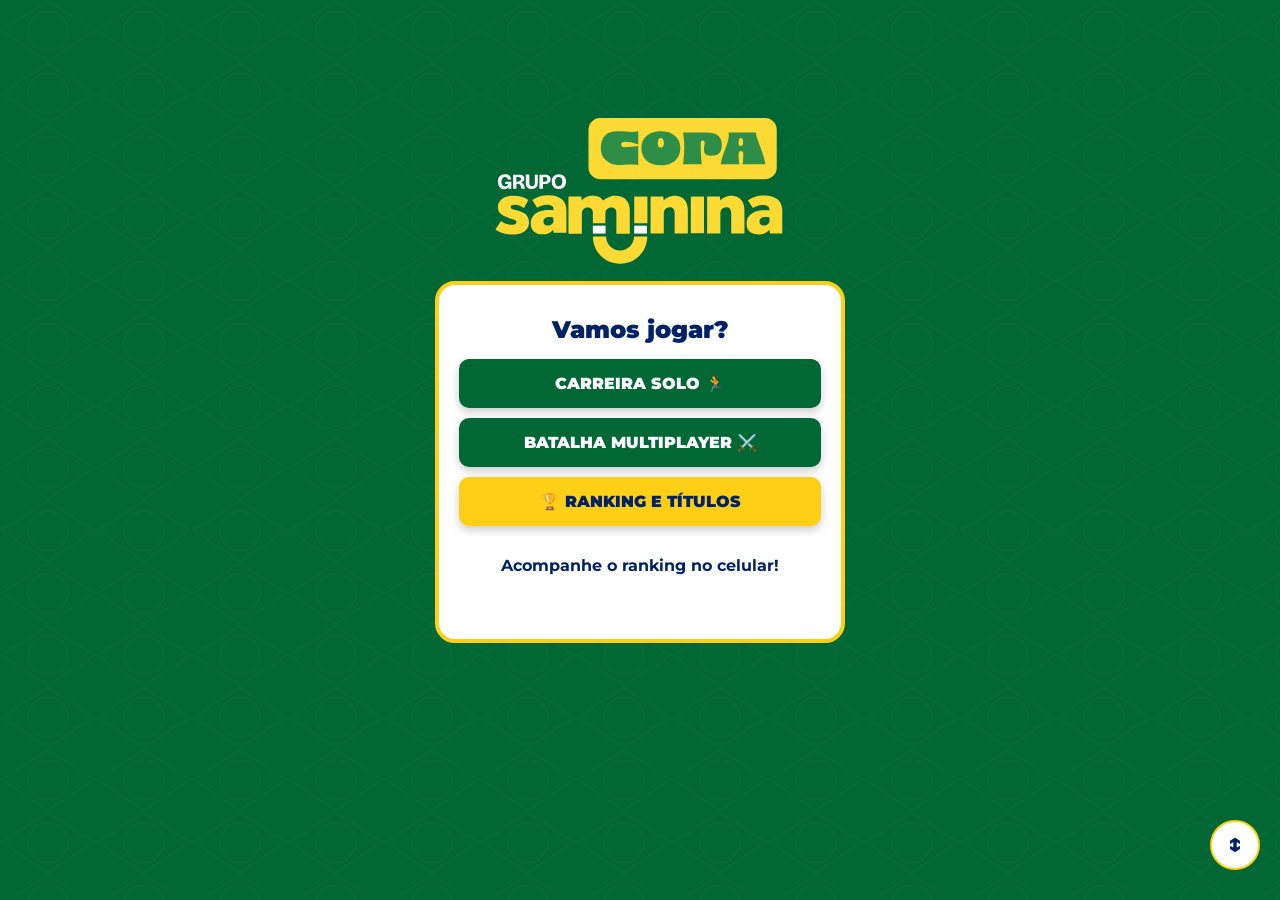
==== commit e923805b: "Up" ====
--- a/backup/index.html
+++ b/backup/index.html
@@ -5,13 +5,12 @@
     <meta name="viewport" content="width=device-width, initial-scale=1.0">
     <title>Copa Saminina - O Conhecimento é Campeão</title>
 
-    <!-- Bibliotecas -->
     <script src="https://www.gstatic.com/firebasejs/9.1.0/firebase-app-compat.js"></script>
     <script src="https://www.gstatic.com/firebasejs/9.1.0/firebase-database-compat.js"></script>
     <script src="https://cdnjs.cloudflare.com/ajax/libs/qrcodejs/1.0.0/qrcode.min.js"></script>
     <script src="https://cdn.jsdelivr.net/npm/canvas-confetti@1.6.0/dist/confetti.browser.min.js"></script>
 
-    <link rel="stylesheet" href="style.css">
+    <link rel="stylesheet" href="style.css?v=4.0">
     <link href="https://fonts.googleapis.com/css2?family=Montserrat:wght@400;700;900&display=swap" rel="stylesheet">
 </head>
 <body>
@@ -23,30 +22,25 @@
 
         <div class="quiz-container">
             
-            <!-- TELA: MODO -->
             <div id="tela-modo">
-                <h2>Como quer jogar?</h2>
+                <h2>Vamos jogar?</h2>
                 <div class="botoes-modo">
                     <button onclick="selecionarModo('solo')" class="btn-modo">Carreira Solo 🏃</button>
                     <button onclick="selecionarModo('batalha')" class="btn-modo">Batalha Multiplayer ⚔️</button>
-                    <!-- 👇 LINK ATUALIZADO PARA O RANKING MESTRE 👇 -->
-                    <button onclick="window.location.href='ranking-mestre.html'" class="btn-modo btn-ranking">🏆 Ranking e Títulos</button>
+                    <button onclick="abrirRankingMestreInicio()" class="btn-modo btn-ranking">🏆 Ranking e Títulos</button>
                 </div>
                 <div class="qrcode-wrapper">
-                    <p>Acompanhe o ranking na TV:</p>
+                    <p>Acompanhe o ranking no celular!</p>
                     <div id="qrcode-container"></div>
                 </div>
             </div>
 
-            <!-- TELA: CADASTRO -->
             <div id="tela-inicial" class="escondido">
-                
-                <!-- Botão de fechar/voltar -->
-                <div id="btn-voltar-registro" onclick="voltarParaModos()" style="position: absolute; top: -15px; right: -15px; background: #dc3545; color: white; width: 40px; height: 40px; border-radius: 50%; display: flex; align-items: center; justify-content: center; font-weight: 900; cursor: pointer; border: 3px solid white; box-shadow: 0 4px 10px rgba(0,0,0,0.3); z-index: 20;">✖</div>
+                <div id="btn-voltar-registro" onclick="voltarParaModos()">✖</div>
                 
                 <h2>Registro dos Craques</h2>
                 <div class="campos-cadastro">
-                    <input type="text" id="input-nome1" placeholder="Nome Jogador 1">
+                    <input type="text" id="input-nome1" placeholder="Nome Jogador 1" maxlength="18">
                     <div class="botoes-avatar" id="avatar-j1">
                         <img src="img/1.jpg" class="img-avatar-opcao" onclick="selecionarAvatar(1, 0, this)">
                         <img src="img/2.jpg" class="img-avatar-opcao" onclick="selecionarAvatar(1, 1, this)">
@@ -55,7 +49,7 @@
                     </div>
                     
                     <div id="container-avatar2" class="escondido">
-                        <input type="text" id="input-nome2" placeholder="Nome Jogador 2">
+                        <input type="text" id="input-nome2" placeholder="Nome Jogador 2" maxlength="18">
                         <div class="botoes-avatar" id="avatar-j2">
                             <img src="img/1.jpg" class="img-avatar-opcao" onclick="selecionarAvatar(2, 0, this)">
                             <img src="img/2.jpg" class="img-avatar-opcao" onclick="selecionarAvatar(2, 1, this)">
@@ -67,52 +61,41 @@
                 <button onclick="validarComeco()">Iniciar Partida</button>
             </div>
 
-            <!-- TELA: QUIZ -->
-            <!-- TELA: QUIZ -->
-<div id="tela-quiz" class="escondido">
-    <div id="btn-desistir" onclick="confirmarDesistencia()">✖</div>
-    
-    <div class="placar-transmissao">
-        <div class="placar-item placar-item-j1">
-            <img id="img-avatar-placar1" src="" class="avatar-circular size-p">
-            <div class="placar-time" id="placar-nome-j1">JOGADOR 1</div>
-        </div>
-        <div class="placar-score">
-            <span id="placar-pts-j1">0</span>
-            <span class="placar-vs">X</span>
-            <span id="placar-pts-j2">0</span>
-        </div>
-        <!-- 👇 INVERTIDO AQUI: Texto na esquerda, Foto na direita 👇 -->
-        <div class="placar-item placar-item-j2">
-            <div class="placar-time" id="placar-nome-j2">JOGADOR 2</div>
-            <img id="img-avatar-placar2" src="" class="avatar-circular size-p">
-        </div>
-    </div>
+            <div id="tela-quiz" class="escondido">
+                <div id="btn-desistir" onclick="confirmarDesistencia()">✖</div>
+                
+                <div class="placar-transmissao">
+                    <div class="placar-item placar-item-j1">
+                        <img id="img-avatar-placar1" src="" class="avatar-circular size-p">
+                        <div class="placar-time" id="placar-nome-j1">JOGADOR 1</div>
+                    </div>
+                    <div class="placar-score">
+                        <span id="placar-pts-j1">0</span>
+                        <span class="placar-vs">X</span>
+                        <span id="placar-pts-j2">0</span>
+                    </div>
+                    <div class="placar-item placar-item-j2">
+                        <div class="placar-time" id="placar-nome-j2">JOGADOR 2</div>
+                        <img id="img-avatar-placar2" src="" class="avatar-circular size-p">
+                    </div>
+                </div>
 
-    <div id="quiz-content-area">
-        <!-- 👇 AVISO DE QUEM É A VEZ VOLTOU 👇 -->
-        <div id="aviso-turno-nome" class="turno-destaque" style="margin-bottom: 15px; font-size: 20px;">Vez de: JOGADOR</div>
-        
-        <div id="streak-popup" class="streak-msg"></div>
-        <div class="progresso" id="barra-progresso">Pergunta 1 de 10</div>
-        
-        <h3 id="texto-pergunta">Pergunta?</h3>
-        
-        <div id="feedback-acerto" class="escondido feedback-text">Gooooool! 🎉</div>
-        <div id="feedback-erro" class="escondido feedback-text">Para fora!</div>
-        
-        <!-- 👇 ESSA DIV É OBRIGATÓRIA PARA OS BOTÕES APARECEREM 👇 -->
-        <div id="area-botoes" style="width: 100%; display: flex; flex-direction: column; gap: 10px; align-items: center;"></div>
-    </div>
-</div>
+                <div id="quiz-content-area">
+                    <div id="aviso-turno-nome" class="turno-destaque" style="margin-bottom: 15px; font-size: 20px;">Vez de: JOGADOR</div>
+                    <div id="streak-popup" class="streak-msg"></div>
+                    <div class="progresso" id="barra-progresso">Pergunta 1 de 10</div>
+                    <h3 id="texto-pergunta">Pergunta?</h3>
+                    <div id="feedback-acerto" class="escondido feedback-text">Gooooool! 🎉</div>
+                    <div id="feedback-erro" class="escondido feedback-text">Para fora!</div>
+                    <div id="area-botoes"></div>
+                </div>
+            </div>
 
-            <!-- TELA: RESULTADO -->
             <div id="tela-resultado" class="escondido">
                 <img id="img-avatar-vencedor" src="" class="avatar-circular size-g">
                 <h2 id="titulo-vencedor">Fim de Jogo!</h2>
                 <p id="mensagem-final" style="white-space: pre-line;"></p>
                 
-                <!-- PESQUISA DE SATISFAÇÃO -->
                 <div id="secao-pesquisa">
                     <p style="margin-top: 15px; font-weight: 900; color: var(--color-blue);">O que achou da experiência?</p>
                     <div class="emoji-container">
@@ -121,24 +104,19 @@
                         <span class="emoji-btn" onclick="enviarPesquisa('mais-ou-menos')">😐</span>
                         <span class="emoji-btn" onclick="enviarPesquisa('nao-curti')">🙁</span>
                     </div>
-                    <p id="feedback-agradecimento" class="escondido" style="color: var(--color-green); font-size: 16px; font-weight: 900; margin-bottom: 15px;">Obrigado pelo feedback! 🙌</p>
                 </div>
                 
                 <button onclick="gerarDesafio()" class="btn-desafio">🔥 Desafiar Amigo</button>
-                <!-- 👇 LINK ATUALIZADO PARA O RANKING MESTRE 👇 -->
-                <button onclick="window.location.href='ranking-mestre.html'" class="btn-ranking">🏆 Ranking Completo</button>
-                
+                <button onclick="abrirRankingMestreResultado()" class="btn-ranking">🏆 Ranking Completo</button>
                 <button onclick="location.reload()">Novo Jogo</button>
             </div>
         </div>
 
-        <!-- TIMER -->
         <div id="timer-container" class="escondido">
             <div id="timer-display" class="timer-display">Tempo: 30s</div>
         </div>
     </div>
 
-    <!-- MODAL DESAFIO WHATSAPP/QRCODE -->
     <div id="modal-desafio" class="escondido modal-overlay" onclick="fecharModalDesafio()">
         <div class="modal-content" onclick="event.stopPropagation()">
             <span class="fechar-modal" onclick="fecharModalDesafio()">×</span>
@@ -147,9 +125,13 @@
         </div>
     </div>
 
-    <!-- BOTÕES FIXOS FLUTUANTES -->
-    <button id="btn-musica-toggle" onclick="toggleMusica()"><span id="musica-icone">🔊</span></button>
-    <button id="btn-fullscreen" onclick="toggleFullscreen()"><span>↕️</span></button>
+    <button id="btn-musica-toggle" onclick="toggleMusica()">
+        <span id="musica-icone">🔊</span>
+    </button>
+
+    <button id="btn-fullscreen" onclick="toggleFullscreen()">
+        <span>↕️</span>
+    </button>
 
     <script src="script.js"></script>
 </body>
--- a/backup/style.css
+++ b/backup/style.css
@@ -1,6 +1,3 @@
-/* ========================================= */
-/* VARIÁVEIS DE CORES - COPA SAMININA        */
-/* ========================================= */
 :root {
     --color-green: #006735;
     --color-yellow: #FDD017;
@@ -9,9 +6,6 @@
     --color-red: #dc3545;
 }
 
-/* ========================================= */
-/* CONFIGURAÇÕES GERAIS E BODY               */
-/* ========================================= */
 * {
     box-sizing: border-box;
     margin: 0;
@@ -21,25 +15,37 @@
 
 body {
     background-color: var(--color-green);
-    display: flex;
-    justify-content: center;
-    align-items: center;
-    min-height: 100vh;
+    background-image: none;
+    display: flex;
+    justify-content: center;
+    align-items: center;
+    min-height: 10vh;
+    margin: 0;
+    padding: 0;
     overflow-x: hidden;
-    background-image: radial-gradient(circle, rgba(255,255,255,0.05) 10%, transparent 10%), 
-                      radial-gradient(circle, rgba(255,255,255,0.05) 10%, transparent 10%);
-    background-size: 20px 20px;
-    background-position: 0 0, 10px 10px;
+    position: relative;
+}
+
+body::before {
+    content: "";
+    position: fixed;
+    inset: 0;
+    background-image: url('logo/bk_1.svg');
+    background-size: 15%;
+    background-repeat: repeat;
+    background-position: top left;
+    opacity: 0.10;
+    pointer-events: none;
+    z-index: 0;
 }
 
 .escondido {
     display: none !important;
 }
 
-/* ========================================= */
-/* CONTAINERS PRINCIPAIS                     */
-/* ========================================= */
 .main-wrapper {
+    position: relative;
+    z-index: 1;
     display: flex;
     flex-direction: column;
     align-items: center;
@@ -49,41 +55,45 @@
 }
 
 .logo-container {
-    margin-bottom: 20px;
+    margin-bottom: 2%;
+    position: relative;
+    z-index: 1;
 }
 
 .logo-marca {
-    max-width: 220px;
+    padding-top: 30%;
+    width: 100%;
+    height: auto;
+    display: block;
     cursor: pointer;
-    filter: drop-shadow(0px 4px 6px rgba(0,0,0,0.3));
-}
-
-.quiz-container, .tv-container {
+    filter: none;
+}
+
+.quiz-container,
+.tv-container {
     background: var(--color-white);
     border-radius: 20px;
     padding: 30px 20px;
     width: 100%;
-    box-shadow: 0 10px 30px rgba(0,0,0,0.5);
+    box-shadow: none;
     text-align: center;
     position: relative;
     border: 4px solid var(--color-yellow);
 }
 
-h2, h3 {
+h2,
+h3 {
     color: var(--color-blue);
     margin-bottom: 15px;
     font-weight: 900;
 }
 
-/* ========================================= */
-/* INPUTS E BOTÕES                           */
-/* ========================================= */
 input[type="text"] {
     width: 100%;
     padding: 15px;
     border: 2px solid #ccc;
     border-radius: 10px;
-    margin-bottom: 15px;
+    margin-bottom: 10px;
     font-size: 16px;
     font-weight: bold;
     text-align: center;
@@ -109,20 +119,58 @@
     margin-bottom: 10px;
     transition: 0.2s;
     text-transform: uppercase;
-    box-shadow: 0 4px 10px rgba(0,0,0,0.2);
+    box-shadow: 0 4px 10px rgba(0, 0, 0, 0.2);
 }
 
 button:active {
     transform: scale(0.95);
 }
 
-.btn-modo { background: var(--color-green); }
-.btn-ranking { background: var(--color-yellow); color: var(--color-blue); }
-.btn-desafio { background: #25D366; color: white; }
-
-/* ========================================= */
-/* AVATARES                                  */
-/* ========================================= */
+.btn-modo {
+    background: var(--color-green);
+}
+
+.btn-ranking {
+    background: var(--color-yellow);
+    color: var(--color-blue);
+}
+
+.btn-desafio {
+    background: #25D366;
+    color: white;
+}
+
+#tela-inicial {
+    position: relative;
+    padding-top: 10px;
+}
+
+#btn-voltar-registro {
+    position: absolute;
+    top: -14px;
+    right: -14px;
+    width: 38px;
+    height: 38px;
+    border-radius: 50%;
+    background: var(--color-red);
+    color: #fff;
+    display: flex;
+    align-items: center;
+    justify-content: center;
+    font-size: 18px;
+    font-weight: 900;
+    cursor: pointer;
+    border: 3px solid #fff;
+    z-index: 20;
+    box-shadow: none;
+}
+
+.campos-cadastro {
+    display: flex;
+    flex-direction: column;
+    gap: 8px;
+}
+
 .botoes-avatar {
     display: flex;
     justify-content: center;
@@ -153,12 +201,18 @@
     background: white;
 }
 
-.size-p { width: 50px; height: 50px; }
-.size-g { width: 120px; height: 120px; margin: 0 auto 15px; display: block; }
-
-/* ========================================= */
-/* TELA DE QUIZ E PLACAR DA TV               */
-/* ========================================= */
+.size-p {
+    width: 50px;
+    height: 50px;
+}
+
+.size-g {
+    width: 120px;
+    height: 120px;
+    margin: 0 auto 15px;
+    display: block;
+}
+
 #tela-quiz {
     display: flex;
     flex-direction: column;
@@ -181,7 +235,7 @@
     font-weight: 900;
     cursor: pointer;
     border: 3px solid white;
-    box-shadow: 0 4px 10px rgba(0,0,0,0.3);
+    box-shadow: none;
     z-index: 20;
 }
 
@@ -196,7 +250,7 @@
     border-bottom: 4px solid var(--color-yellow);
     margin-bottom: 25px;
     font-family: 'Montserrat', sans-serif;
-    box-shadow: 0 4px 10px rgba(0,0,0,0.3);
+    box-shadow: none;
     width: 100%;
 }
 
@@ -208,20 +262,30 @@
     transition: opacity 0.3s ease;
 }
 
-.placar-item-j1 { justify-content: flex-end; }
-.placar-item-j2 { justify-content: flex-start; }
+.placar-item-j1 {
+    justify-content: flex-end;
+}
+
+.placar-item-j2 {
+    justify-content: flex-start;
+}
 
 .placar-time {
     font-weight: 900;
     font-size: 13px;
     text-transform: uppercase;
-    max-width: 75px; 
-    word-wrap: break-word; 
+    max-width: 75px;
+    word-wrap: break-word;
     line-height: 1.1;
 }
 
-.placar-item-j1 .placar-time { text-align: right; }
-.placar-item-j2 .placar-time { text-align: left; }
+.placar-item-j1 .placar-time {
+    text-align: right;
+}
+
+.placar-item-j2 .placar-time {
+    text-align: left;
+}
 
 .placar-score {
     background: var(--color-yellow);
@@ -245,9 +309,6 @@
     opacity: 0.7;
 }
 
-/* ========================================= */
-/* ÁREA DA PERGUNTA E BOTÕES                 */
-/* ========================================= */
 #quiz-content-area {
     display: flex;
     flex-direction: column;
@@ -299,9 +360,6 @@
     box-shadow: 0 0 20px rgba(218, 165, 32, 0.5) !important;
 }
 
-/* ========================================= */
-/* FEEDBACKS E MENSAGENS                     */
-/* ========================================= */
 .feedback-text {
     font-size: 24px;
     font-weight: 900;
@@ -309,8 +367,13 @@
     text-transform: uppercase;
 }
 
-#feedback-acerto { color: var(--color-green); }
-#feedback-erro { color: var(--color-red); }
+#feedback-acerto {
+    color: var(--color-green);
+}
+
+#feedback-erro {
+    color: var(--color-red);
+}
 
 .streak-msg {
     color: #DAA520;
@@ -320,14 +383,24 @@
     margin-bottom: 10px;
 }
 
+#aviso-turno-nome {
+    text-align: center;
+}
+
 .turno-destaque {
-    color: var(--color-blue);
-    font-weight: 900;
-}
-
-/* ========================================= */
-/* TELA DE RANKING (A QUE EU TINHA APAGADO!) */
-/* ========================================= */
+    background: var(--color-yellow);
+    color: var(--color-blue);
+    font-weight: 900;
+    font-size: 18px;
+    padding: 10px 18px;
+    border-radius: 12px;
+    display: inline-block;
+    margin-bottom: 15px;
+    border: 2px solid var(--color-blue);
+    box-shadow: none;
+    text-transform: uppercase;
+}
+
 .lista-ranking-container {
     max-height: 350px;
     overflow-y: auto;
@@ -335,8 +408,14 @@
     margin-bottom: 15px;
 }
 
-.lista-ranking-container::-webkit-scrollbar { width: 8px; }
-.lista-ranking-container::-webkit-scrollbar-thumb { background: var(--color-yellow); border-radius: 10px; }
+.lista-ranking-container::-webkit-scrollbar {
+    width: 8px;
+}
+
+.lista-ranking-container::-webkit-scrollbar-thumb {
+    background: var(--color-yellow);
+    border-radius: 10px;
+}
 
 .ranking-item {
     display: flex;
@@ -372,13 +451,23 @@
     font-size: 14px;
 }
 
-.ranking-info b { font-size: 16px; text-transform: uppercase; }
-.ranking-info span { color: #555; font-size: 12px; font-weight: bold; }
-.divisor { border: 0; border-top: 2px dashed #ccc; margin: 15px 0; }
-
-/* ========================================= */
-/* FAIXA DE TRANSMISSÃO E LETREIROS          */
-/* ========================================= */
+.ranking-info b {
+    font-size: 16px;
+    text-transform: uppercase;
+}
+
+.ranking-info span {
+    color: #555;
+    font-size: 12px;
+    font-weight: bold;
+}
+
+.divisor {
+    border: 0;
+    border-top: 2px dashed #ccc;
+    margin: 15px 0;
+}
+
 .faixa-transmissao {
     position: fixed;
     left: 0;
@@ -392,23 +481,36 @@
     z-index: 2000;
     display: flex;
     white-space: nowrap;
-    box-shadow: 0 4px 15px rgba(0,0,0,0.3);
+    box-shadow: none;
     overflow: hidden;
 }
 
-.faixa-top { top: 0; border-bottom: 3px solid #002266; }
-.faixa-bottom { bottom: 0; border-top: 3px solid #002266; }
+.faixa-top {
+    top: 0;
+    border-bottom: 3px solid #002266;
+}
+
+.faixa-bottom {
+    bottom: 0;
+    border-top: 3px solid #002266;
+}
 
 .marquee-content {
     display: flex;
-    animation: rolarTexto 40s linear infinite; 
-}
-
-.marquee-texto { padding-right: 50px; }
+    animation: rolarTexto 40s linear infinite;
+}
+
+.marquee-texto {
+    padding-right: 50px;
+}
 
 @keyframes rolarTexto {
-    0% { transform: translateX(0); }
-    100% { transform: translateX(-50%); } 
+    0% {
+        transform: translateX(0);
+    }
+    100% {
+        transform: translateX(-50%);
+    }
 }
 
 .texto-destaque {
@@ -416,23 +518,20 @@
     text-shadow: 1px 1px 0px #fff;
 }
 
-/* ========================================= */
-/* QR CODE E PESQUISA DE SATISFAÇÃO          */
-/* ========================================= */
 .qrcode-wrapper {
     margin-top: 20px;
     font-weight: bold;
     color: var(--color-blue);
 }
 
-#qrcode-container, #qrcode-desafio {
-    display: flex;
+#qrcode-container,
+#qrcode-desafio {
+    display: inline-block;
     justify-content: center;
     margin-top: 10px;
     padding: 10px;
     background: white;
     border-radius: 10px;
-    display: inline-block;
 }
 
 .emoji-container {
@@ -452,13 +551,13 @@
     transform: scale(1.3);
 }
 
-/* ========================================= */
-/* MODAL E FLUTUANTES (TIMER/ÁUDIO)          */
-/* ========================================= */
 .modal-overlay {
     position: fixed;
-    top: 0; left: 0; width: 100%; height: 100%;
-    background: rgba(0,0,0,0.8);
+    top: 0;
+    left: 0;
+    width: 100%;
+    height: 100%;
+    background: rgba(0, 0, 0, 0.8);
     display: flex;
     justify-content: center;
     align-items: center;
@@ -477,7 +576,8 @@
 
 .fechar-modal {
     position: absolute;
-    top: 5px; right: 15px;
+    top: 5px;
+    right: 15px;
     font-size: 30px;
     font-weight: bold;
     cursor: pointer;
@@ -493,28 +593,39 @@
     border-radius: 10px;
     font-weight: 900;
     font-size: 18px;
-    box-shadow: 0 4px 10px rgba(0,0,0,0.3);
+    box-shadow: none;
     z-index: 100;
     border: 3px solid var(--color-yellow);
 }
 
-#btn-musica-toggle, #btn-fullscreen {
+#btn-musica-toggle,
+#btn-fullscreen {
     position: fixed;
     bottom: 20px;
     width: 50px;
     height: 50px;
     border-radius: 50%;
     padding: 0;
-    display: flex;
     justify-content: center;
     align-items: center;
     font-size: 20px;
     background: white;
     color: var(--color-blue);
-    box-shadow: 0 4px 10px rgba(0,0,0,0.3);
+    box-shadow: none;
     z-index: 100;
     border: 2px solid var(--color-yellow);
 }
 
-#btn-musica-toggle { left: 20px; }
-#btn-fullscreen { right: 20px; }+#btn-musica-toggle {
+    left: 20px;
+    display: none;
+}
+
+#btn-musica-toggle.visivel {
+    display: flex;
+}
+
+#btn-fullscreen {
+    right: 20px;
+    display: flex;
+}
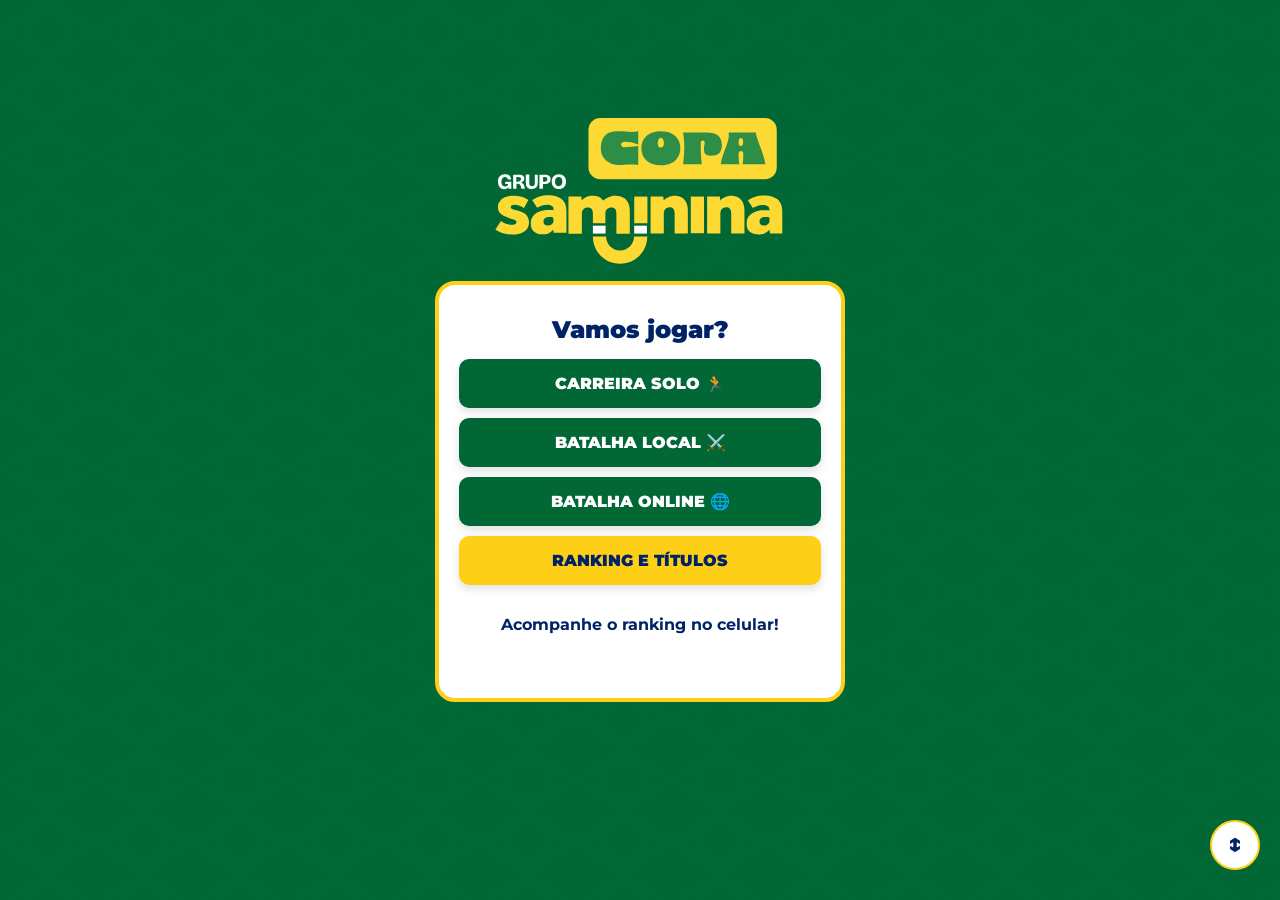
==== commit 811452df: "up de respostas" ====
--- a/backup/index.html
+++ b/backup/index.html
@@ -10,24 +10,40 @@
     <script src="https://cdnjs.cloudflare.com/ajax/libs/qrcodejs/1.0.0/qrcode.min.js"></script>
     <script src="https://cdn.jsdelivr.net/npm/canvas-confetti@1.6.0/dist/confetti.browser.min.js"></script>
 
-    <link rel="stylesheet" href="style.css?v=4.0">
+    <link rel="stylesheet" href="style.css?v=8.0">
     <link href="https://fonts.googleapis.com/css2?family=Montserrat:wght@400;700;900&display=swap" rel="stylesheet">
 </head>
 <body>
+    <div id="modal-compartilhar" class="escondido modal-overlay" onclick="fecharModalCompartilhar()">
+  <div class="modal-content" onclick="event.stopPropagation()">
+    <span class="fechar-modal" onclick="fecharModalCompartilhar()">×</span>
+    <h3>Sala criada com sucesso</h3>
+    <p>Compartilhe o link com seu amigo para ele entrar na partida.</p>
+
+    <input type="text" id="input-link-sala" readonly>
+
+    <button onclick="copiarLinkSala()">Copiar link</button>
+    <button onclick="compartilharWhatsapp()" class="btn-desafio">Enviar no WhatsApp</button>
+
+    <p style="margin-top: 10px;">Aguardando o amigo entrar...</p>
+  </div>
+</div>
 
     <div class="main-wrapper">
         <div class="logo-container">
-            <img src="logo/samininacopa.svg" class="logo-marca" onclick="verificarSenhaReset()">
+            <img src="logo/samininacopa.svg" class="logo-marca" onclick="verificarSenhaReset()" alt="Copa Saminina">
         </div>
 
         <div class="quiz-container">
-            
             <div id="tela-modo">
                 <h2>Vamos jogar?</h2>
                 <div class="botoes-modo">
                     <button onclick="selecionarModo('solo')" class="btn-modo">Carreira Solo 🏃</button>
-                    <button onclick="selecionarModo('batalha')" class="btn-modo">Batalha Multiplayer ⚔️</button>
-                    <button onclick="abrirRankingMestreInicio()" class="btn-modo btn-ranking">🏆 Ranking e Títulos</button>
+
+<button onclick="selecionarModo('batalha_local')" class="btn-modo">Batalha Local ⚔️</button>
+
+<button onclick="selecionarModo('batalha_online')" class="btn-modo">Batalha Online 🌐</button>
+                    <button onclick="abrirRankingMestreInicio()" class="btn-modo btn-ranking">Ranking e Títulos</button>
                 </div>
                 <div class="qrcode-wrapper">
                     <p>Acompanhe o ranking no celular!</p>
@@ -37,19 +53,20 @@
 
             <div id="tela-inicial" class="escondido">
                 <div id="btn-voltar-registro" onclick="voltarParaModos()">✖</div>
-                
-                <h2>Registro dos Craques</h2>
+
+                <h2 id="titulo-registro">Registro dos Craques</h2>
+
                 <div class="campos-cadastro">
-                    <input type="text" id="input-nome1" placeholder="Nome Jogador 1" maxlength="18">
+                    <input type="text" id="input-nome1" placeholder="Nome do Jogador" maxlength="18">
                     <div class="botoes-avatar" id="avatar-j1">
                         <img src="img/1.jpg" class="img-avatar-opcao" onclick="selecionarAvatar(1, 0, this)">
                         <img src="img/2.jpg" class="img-avatar-opcao" onclick="selecionarAvatar(1, 1, this)">
                         <img src="img/3.jpg" class="img-avatar-opcao" onclick="selecionarAvatar(1, 2, this)">
                         <img src="img/4.jpg" class="img-avatar-opcao" onclick="selecionarAvatar(1, 3, this)">
                     </div>
-                    
+
                     <div id="container-avatar2" class="escondido">
-                        <input type="text" id="input-nome2" placeholder="Nome Jogador 2" maxlength="18">
+                        <input type="text" id="input-nome2" placeholder="Nome do Jogador 2" maxlength="18">
                         <div class="botoes-avatar" id="avatar-j2">
                             <img src="img/1.jpg" class="img-avatar-opcao" onclick="selecionarAvatar(2, 0, this)">
                             <img src="img/2.jpg" class="img-avatar-opcao" onclick="selecionarAvatar(2, 1, this)">
@@ -58,12 +75,32 @@
                         </div>
                     </div>
                 </div>
-                <button onclick="validarComeco()">Iniciar Partida</button>
+
+                <div id="painel-online" class="escondido online-panel">
+                    <p id="online-label-convite" class="online-status escondido"></p>
+                    <div id="online-acoes-entrada" class="online-actions escondido">
+                        <button id="btn-criar-sala" onclick="criarSalaOnline()" class="btn-modo">Criar sala online</button>
+                        <button id="btn-entrar-sala" onclick="entrarSalaOnline()" class="btn-modo escondido">Entrar na sala</button>
+                    </div>
+
+                    <div id="bloco-link-sala" class="escondido">
+                        <p id="online-status-text" class="online-status">Aguardando seu amigo entrar...</p>
+                        <div class="sala-link-box">
+                            <input type="text" id="input-link-sala" readonly>
+                        </div>
+                        <div class="online-actions two-buttons">
+                            <button onclick="compartilharSalaWhatsApp()" class="btn-desafio">Enviar no WhatsApp</button>
+                            <button onclick="copiarLinkSala()" class="btn-ranking">Copiar link</button>
+                        </div>
+                    </div>
+                </div>
+
+                <button id="btn-iniciar-local" onclick="validarComeco()">Iniciar Partida</button>
             </div>
 
             <div id="tela-quiz" class="escondido">
                 <div id="btn-desistir" onclick="confirmarDesistencia()">✖</div>
-                
+
                 <div class="placar-transmissao">
                     <div class="placar-item placar-item-j1">
                         <img id="img-avatar-placar1" src="" class="avatar-circular size-p">
@@ -81,11 +118,12 @@
                 </div>
 
                 <div id="quiz-content-area">
-                    <div id="aviso-turno-nome" class="turno-destaque" style="margin-bottom: 15px; font-size: 20px;">Vez de: JOGADOR</div>
+                    <div id="aviso-turno-nome" class="turno-destaque">Vez de: JOGADOR</div>
+                    <div id="online-espera-msg" class="online-espera escondido">Aguardando a resposta do outro jogador...</div>
                     <div id="streak-popup" class="streak-msg"></div>
                     <div class="progresso" id="barra-progresso">Pergunta 1 de 10</div>
                     <h3 id="texto-pergunta">Pergunta?</h3>
-                    <div id="feedback-acerto" class="escondido feedback-text">Gooooool! 🎉</div>
+                    <div id="feedback-acerto" class="escondido feedback-text">Gooooool!</div>
                     <div id="feedback-erro" class="escondido feedback-text">Para fora!</div>
                     <div id="area-botoes"></div>
                 </div>
@@ -95,7 +133,7 @@
                 <img id="img-avatar-vencedor" src="" class="avatar-circular size-g">
                 <h2 id="titulo-vencedor">Fim de Jogo!</h2>
                 <p id="mensagem-final" style="white-space: pre-line;"></p>
-                
+
                 <div id="secao-pesquisa">
                     <p style="margin-top: 15px; font-weight: 900; color: var(--color-blue);">O que achou da experiência?</p>
                     <div class="emoji-container">
@@ -105,10 +143,10 @@
                         <span class="emoji-btn" onclick="enviarPesquisa('nao-curti')">🙁</span>
                     </div>
                 </div>
-                
-                <button onclick="gerarDesafio()" class="btn-desafio">🔥 Desafiar Amigo</button>
-                <button onclick="abrirRankingMestreResultado()" class="btn-ranking">🏆 Ranking Completo</button>
-                <button onclick="location.reload()">Novo Jogo</button>
+
+                <button onclick="gerarDesafio()" class="btn-desafio">Desafiar amigo</button>
+                <button onclick="abrirRankingMestreResultado()" class="btn-ranking">Ranking completo</button>
+                <button onclick="location.href='index.html'">Novo jogo</button>
             </div>
         </div>
 
@@ -117,22 +155,24 @@
         </div>
     </div>
 
-    <div id="modal-desafio" class="escondido modal-overlay" onclick="fecharModalDesafio()">
-        <div class="modal-content" onclick="event.stopPropagation()">
-            <span class="fechar-modal" onclick="fecharModalDesafio()">×</span>
-            <h3>Duvido bater meu recorde! ⚽</h3>
-            <div id="qrcode-desafio"></div>
-        </div>
+   <div id="modal-compartilhar" class="escondido modal-overlay" onclick="fecharModalCompartilhar()">
+    <div class="modal-content" onclick="event.stopPropagation()">
+        <span class="fechar-modal" onclick="fecharModalCompartilhar()">×</span>
+        <h3>Sala criada com sucesso</h3>
+        <p>Compartilhe o link com seu amigo para ele entrar na partida.</p>
+
+        <input type="text" id="input-link-sala" readonly>
+
+        <button onclick="copiarLinkSala()">Copiar link</button>
+        <button onclick="compartilharWhatsapp()" class="btn-desafio">Enviar no WhatsApp</button>
+
+        <p style="margin-top: 10px;">Aguardando o amigo entrar...</p>
     </div>
+</div>
 
-    <button id="btn-musica-toggle" onclick="toggleMusica()">
-        <span id="musica-icone">🔊</span>
-    </button>
-
-    <button id="btn-fullscreen" onclick="toggleFullscreen()">
-        <span>↕️</span>
-    </button>
+    <button id="btn-musica-toggle" onclick="toggleMusica()"><span id="musica-icone">🔊</span></button>
+    <button id="btn-fullscreen" onclick="toggleFullscreen()"><span>↕️</span></button>
 
     <script src="script.js"></script>
 </body>
-</html>+</html>
--- a/backup/style.css
+++ b/backup/style.css
@@ -1,3 +1,6 @@
+/* ========================================= */
+/* VARIÁVEIS DE CORES - COPA SAMININA        */
+/* ========================================= */
 :root {
     --color-green: #006735;
     --color-yellow: #FDD017;
@@ -34,9 +37,19 @@
     background-size: 15%;
     background-repeat: repeat;
     background-position: top left;
-    opacity: 0.10;
+    opacity: 0.06;
     pointer-events: none;
     z-index: 0;
+}
+
+#input-link-sala {
+    width: 100%;
+    padding: 10px;
+    margin: 10px 0;
+    border-radius: 8px;
+    border: 2px solid #ccc;
+    text-align: center;
+    font-weight: bold;
 }
 
 .escondido {
@@ -119,26 +132,16 @@
     margin-bottom: 10px;
     transition: 0.2s;
     text-transform: uppercase;
-    box-shadow: 0 4px 10px rgba(0, 0, 0, 0.2);
+    box-shadow: 0 4px 10px rgba(0,0,0,0.12);
 }
 
 button:active {
     transform: scale(0.95);
 }
 
-.btn-modo {
-    background: var(--color-green);
-}
-
-.btn-ranking {
-    background: var(--color-yellow);
-    color: var(--color-blue);
-}
-
-.btn-desafio {
-    background: #25D366;
-    color: white;
-}
+.btn-modo { background: var(--color-green); }
+.btn-ranking { background: var(--color-yellow); color: var(--color-blue); }
+.btn-desafio { background: #25D366; color: white; }
 
 #tela-inicial {
     position: relative;
@@ -201,17 +204,8 @@
     background: white;
 }
 
-.size-p {
-    width: 50px;
-    height: 50px;
-}
-
-.size-g {
-    width: 120px;
-    height: 120px;
-    margin: 0 auto 15px;
-    display: block;
-}
+.size-p { width: 50px; height: 50px; }
+.size-g { width: 120px; height: 120px; margin: 0 auto 15px; display: block; }
 
 #tela-quiz {
     display: flex;
@@ -249,8 +243,6 @@
     border-radius: 10px;
     border-bottom: 4px solid var(--color-yellow);
     margin-bottom: 25px;
-    font-family: 'Montserrat', sans-serif;
-    box-shadow: none;
     width: 100%;
 }
 
@@ -262,13 +254,8 @@
     transition: opacity 0.3s ease;
 }
 
-.placar-item-j1 {
-    justify-content: flex-end;
-}
-
-.placar-item-j2 {
-    justify-content: flex-start;
-}
+.placar-item-j1 { justify-content: flex-end; }
+.placar-item-j2 { justify-content: flex-start; }
 
 .placar-time {
     font-weight: 900;
@@ -279,13 +266,8 @@
     line-height: 1.1;
 }
 
-.placar-item-j1 .placar-time {
-    text-align: right;
-}
-
-.placar-item-j2 .placar-time {
-    text-align: left;
-}
+.placar-item-j1 .placar-time { text-align: right; }
+.placar-item-j2 .placar-time { text-align: left; }
 
 .placar-score {
     background: var(--color-yellow);
@@ -314,77 +296,6 @@
     flex-direction: column;
     align-items: center;
     width: 100%;
-}
-
-.progresso {
-    color: #666;
-    font-size: 14px;
-    margin-bottom: 10px;
-    font-weight: bold;
-    text-transform: uppercase;
-}
-
-#texto-pergunta {
-    color: var(--color-blue);
-    font-size: 18px;
-    margin-bottom: 20px;
-    font-weight: 900;
-    line-height: 1.4;
-}
-
-.btn-resposta {
-    background: white;
-    color: var(--color-blue);
-    border: 2px solid var(--color-blue);
-    margin-bottom: 10px;
-}
-
-.btn-resposta:hover {
-    background: #f0f4ff;
-}
-
-.btn-resposta.correta {
-    background: var(--color-green);
-    color: white;
-    border-color: var(--color-green);
-}
-
-.btn-resposta.errada {
-    background: var(--color-red);
-    color: white;
-    border-color: var(--color-red);
-}
-
-.ouro-active {
-    border: 4px solid #DAA520 !important;
-    box-shadow: 0 0 20px rgba(218, 165, 32, 0.5) !important;
-}
-
-.feedback-text {
-    font-size: 24px;
-    font-weight: 900;
-    margin: 10px 0;
-    text-transform: uppercase;
-}
-
-#feedback-acerto {
-    color: var(--color-green);
-}
-
-#feedback-erro {
-    color: var(--color-red);
-}
-
-.streak-msg {
-    color: #DAA520;
-    font-weight: 900;
-    font-size: 16px;
-    min-height: 20px;
-    margin-bottom: 10px;
-}
-
-#aviso-turno-nome {
-    text-align: center;
 }
 
 .turno-destaque {
@@ -399,6 +310,82 @@
     border: 2px solid var(--color-blue);
     box-shadow: none;
     text-transform: uppercase;
+    text-align: center;
+}
+
+.online-espera {
+    color: #666;
+    font-size: 13px;
+    font-weight: 700;
+    margin-bottom: 12px;
+    text-transform: uppercase;
+}
+
+.progresso {
+    color: #666;
+    font-size: 14px;
+    margin-bottom: 10px;
+    font-weight: bold;
+    text-transform: uppercase;
+}
+
+#texto-pergunta {
+    color: var(--color-blue);
+    font-size: 18px;
+    margin-bottom: 20px;
+    font-weight: 900;
+    line-height: 1.4;
+}
+
+.btn-resposta {
+    background: white;
+    color: var(--color-blue);
+    border: 2px solid var(--color-blue);
+    margin-bottom: 10px;
+}
+
+.btn-resposta:hover:not(:disabled) {
+    background: #f0f4ff;
+}
+
+.btn-resposta:disabled {
+    opacity: 0.7;
+    cursor: not-allowed;
+}
+
+.btn-resposta.correta {
+    background: var(--color-green);
+    color: white;
+    border-color: var(--color-green);
+}
+
+.btn-resposta.errada {
+    background: var(--color-red);
+    color: white;
+    border-color: var(--color-red);
+}
+
+.ouro-active {
+    border: 4px solid #DAA520 !important;
+    box-shadow: 0 0 20px rgba(218,165,32,0.25) !important;
+}
+
+.feedback-text {
+    font-size: 24px;
+    font-weight: 900;
+    margin: 10px 0;
+    text-transform: uppercase;
+}
+
+#feedback-acerto { color: var(--color-green); }
+#feedback-erro { color: var(--color-red); }
+
+.streak-msg {
+    color: #DAA520;
+    font-weight: 900;
+    font-size: 16px;
+    min-height: 20px;
+    margin-bottom: 10px;
 }
 
 .lista-ranking-container {
@@ -408,14 +395,8 @@
     margin-bottom: 15px;
 }
 
-.lista-ranking-container::-webkit-scrollbar {
-    width: 8px;
-}
-
-.lista-ranking-container::-webkit-scrollbar-thumb {
-    background: var(--color-yellow);
-    border-radius: 10px;
-}
+.lista-ranking-container::-webkit-scrollbar { width: 8px; }
+.lista-ranking-container::-webkit-scrollbar-thumb { background: var(--color-yellow); border-radius: 10px; }
 
 .ranking-item {
     display: flex;
@@ -451,72 +432,9 @@
     font-size: 14px;
 }
 
-.ranking-info b {
-    font-size: 16px;
-    text-transform: uppercase;
-}
-
-.ranking-info span {
-    color: #555;
-    font-size: 12px;
-    font-weight: bold;
-}
-
-.divisor {
-    border: 0;
-    border-top: 2px dashed #ccc;
-    margin: 15px 0;
-}
-
-.faixa-transmissao {
-    position: fixed;
-    left: 0;
-    width: 100%;
-    background: var(--color-yellow);
-    color: var(--color-blue);
-    padding: 12px 0;
-    font-size: 18px;
-    font-weight: 900;
-    text-transform: uppercase;
-    z-index: 2000;
-    display: flex;
-    white-space: nowrap;
-    box-shadow: none;
-    overflow: hidden;
-}
-
-.faixa-top {
-    top: 0;
-    border-bottom: 3px solid #002266;
-}
-
-.faixa-bottom {
-    bottom: 0;
-    border-top: 3px solid #002266;
-}
-
-.marquee-content {
-    display: flex;
-    animation: rolarTexto 40s linear infinite;
-}
-
-.marquee-texto {
-    padding-right: 50px;
-}
-
-@keyframes rolarTexto {
-    0% {
-        transform: translateX(0);
-    }
-    100% {
-        transform: translateX(-50%);
-    }
-}
-
-.texto-destaque {
-    color: var(--color-green);
-    text-shadow: 1px 1px 0px #fff;
-}
+.ranking-info b { font-size: 16px; text-transform: uppercase; }
+.ranking-info span { color: #555; font-size: 12px; font-weight: bold; }
+.divisor { border: 0; border-top: 2px dashed #ccc; margin: 15px 0; }
 
 .qrcode-wrapper {
     margin-top: 20px;
@@ -527,7 +445,6 @@
 #qrcode-container,
 #qrcode-desafio {
     display: inline-block;
-    justify-content: center;
     margin-top: 10px;
     padding: 10px;
     background: white;
@@ -557,7 +474,7 @@
     left: 0;
     width: 100%;
     height: 100%;
-    background: rgba(0, 0, 0, 0.8);
+    background: rgba(0,0,0,0.8);
     display: flex;
     justify-content: center;
     align-items: center;
@@ -628,4 +545,61 @@
 #btn-fullscreen {
     right: 20px;
     display: flex;
-}+}
+
+.online-panel {
+    margin-top: 4px;
+}
+
+.online-status {
+    color: var(--color-blue);
+    font-size: 13px;
+    font-weight: 800;
+    line-height: 1.4;
+    margin-bottom: 12px;
+    text-transform: uppercase;
+}
+
+.online-actions {
+    display: flex;
+    flex-direction: column;
+    gap: 10px;
+}
+
+.online-actions.two-buttons {
+    margin-top: 10px;
+}
+
+.sala-link-box {
+    background: #f5f5f5;
+    border: 2px dashed #d0d0d0;
+    border-radius: 12px;
+    padding: 10px;
+}
+
+.sala-link-box input {
+    margin-bottom: 0;
+    font-size: 12px;
+    text-transform: none;
+    padding: 12px;
+}
+
+@media (max-width: 480px) {
+    .main-wrapper {
+        padding: 14px;
+    }
+
+    .quiz-container {
+        padding: 26px 14px;
+    }
+
+    .placar-time {
+        max-width: 60px;
+        font-size: 12px;
+    }
+
+    .placar-score {
+        min-width: 80px;
+        font-size: 22px;
+    }
+}
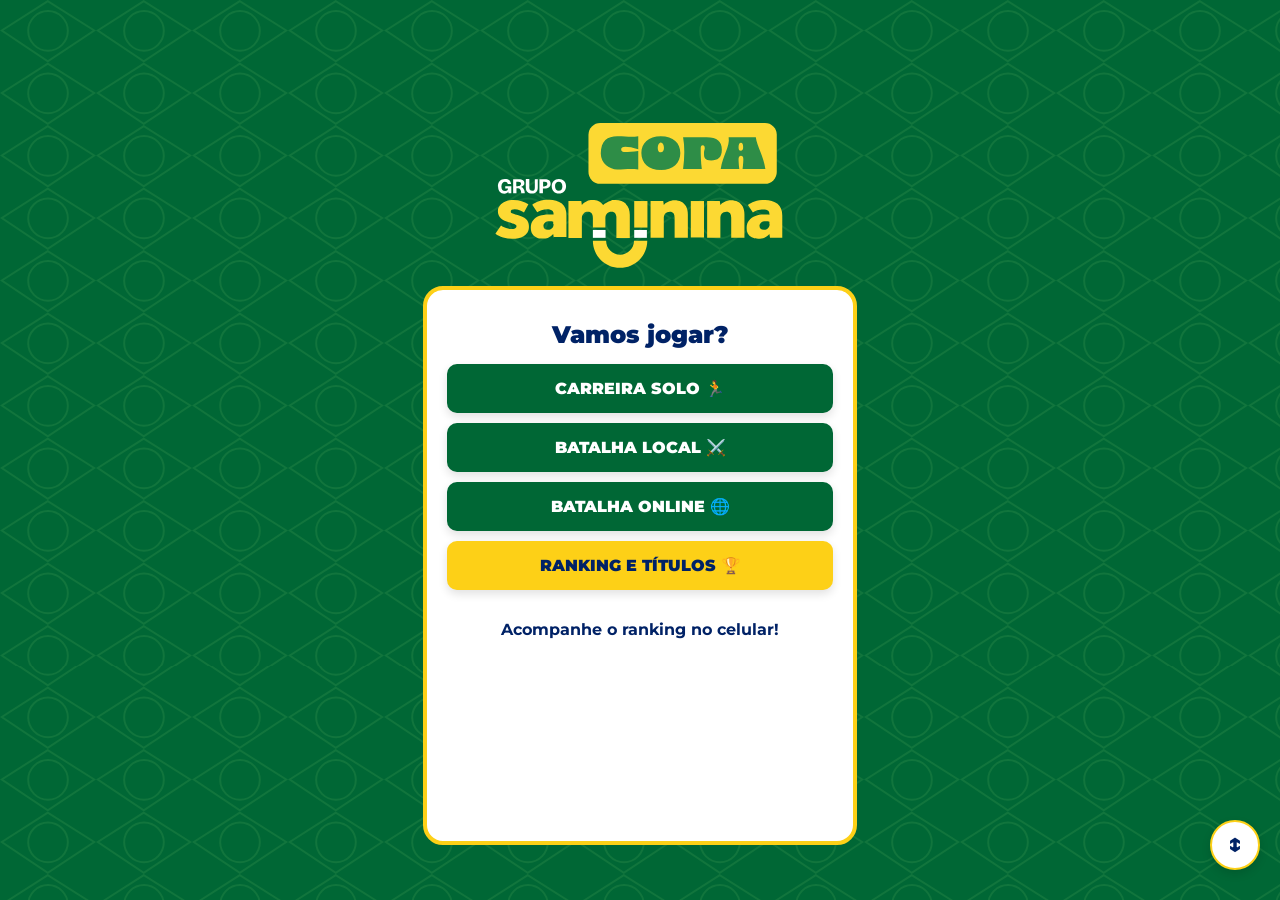
==== commit 213964b8: "Up" ====
--- a/backup/index.html
+++ b/backup/index.html
@@ -10,25 +10,10 @@
     <script src="https://cdnjs.cloudflare.com/ajax/libs/qrcodejs/1.0.0/qrcode.min.js"></script>
     <script src="https://cdn.jsdelivr.net/npm/canvas-confetti@1.6.0/dist/confetti.browser.min.js"></script>
 
-    <link rel="stylesheet" href="style.css?v=8.0">
+    <link rel="stylesheet" href="style.css?v=11.0">
     <link href="https://fonts.googleapis.com/css2?family=Montserrat:wght@400;700;900&display=swap" rel="stylesheet">
 </head>
 <body>
-    <div id="modal-compartilhar" class="escondido modal-overlay" onclick="fecharModalCompartilhar()">
-  <div class="modal-content" onclick="event.stopPropagation()">
-    <span class="fechar-modal" onclick="fecharModalCompartilhar()">×</span>
-    <h3>Sala criada com sucesso</h3>
-    <p>Compartilhe o link com seu amigo para ele entrar na partida.</p>
-
-    <input type="text" id="input-link-sala" readonly>
-
-    <button onclick="copiarLinkSala()">Copiar link</button>
-    <button onclick="compartilharWhatsapp()" class="btn-desafio">Enviar no WhatsApp</button>
-
-    <p style="margin-top: 10px;">Aguardando o amigo entrar...</p>
-  </div>
-</div>
-
     <div class="main-wrapper">
         <div class="logo-container">
             <img src="logo/samininacopa.svg" class="logo-marca" onclick="verificarSenhaReset()" alt="Copa Saminina">
@@ -37,60 +22,114 @@
         <div class="quiz-container">
             <div id="tela-modo">
                 <h2>Vamos jogar?</h2>
+
                 <div class="botoes-modo">
                     <button onclick="selecionarModo('solo')" class="btn-modo">Carreira Solo 🏃</button>
-
-<button onclick="selecionarModo('batalha_local')" class="btn-modo">Batalha Local ⚔️</button>
-
-<button onclick="selecionarModo('batalha_online')" class="btn-modo">Batalha Online 🌐</button>
-                    <button onclick="abrirRankingMestreInicio()" class="btn-modo btn-ranking">Ranking e Títulos</button>
-                </div>
+                    <button onclick="selecionarModo('batalha_local')" class="btn-modo">Batalha Local ⚔️</button>
+                    <button onclick="selecionarModo('batalha_online')" class="btn-modo">Batalha Online 🌐</button>
+                    <button onclick="abrirRankingMestreInicio()" class="btn-modo btn-ranking">Ranking e Títulos 🏆</button>
+                </div>
+
                 <div class="qrcode-wrapper">
                     <p>Acompanhe o ranking no celular!</p>
                     <div id="qrcode-container"></div>
                 </div>
+
+                <div id="feed-inicio" class="feed-ao-vivo"></div>
             </div>
 
             <div id="tela-inicial" class="escondido">
                 <div id="btn-voltar-registro" onclick="voltarParaModos()">✖</div>
-
                 <h2 id="titulo-registro">Registro dos Craques</h2>
 
                 <div class="campos-cadastro">
                     <input type="text" id="input-nome1" placeholder="Nome do Jogador" maxlength="18">
+
                     <div class="botoes-avatar" id="avatar-j1">
-                        <img src="img/1.jpg" class="img-avatar-opcao" onclick="selecionarAvatar(1, 0, this)">
-                        <img src="img/2.jpg" class="img-avatar-opcao" onclick="selecionarAvatar(1, 1, this)">
-                        <img src="img/3.jpg" class="img-avatar-opcao" onclick="selecionarAvatar(1, 2, this)">
-                        <img src="img/4.jpg" class="img-avatar-opcao" onclick="selecionarAvatar(1, 3, this)">
+                        <img src="img/1.jpg" class="img-avatar-opcao" onclick="selecionarAvatar(1, 0, this)" alt="Avatar 1">
+                        <img src="img/2.jpg" class="img-avatar-opcao" onclick="selecionarAvatar(1, 1, this)" alt="Avatar 2">
+                        <img src="img/3.jpg" class="img-avatar-opcao" onclick="selecionarAvatar(1, 2, this)" alt="Avatar 3">
+                        <img src="img/4.jpg" class="img-avatar-opcao" onclick="selecionarAvatar(1, 3, this)" alt="Avatar 4">
                     </div>
 
                     <div id="container-avatar2" class="escondido">
                         <input type="text" id="input-nome2" placeholder="Nome do Jogador 2" maxlength="18">
+
                         <div class="botoes-avatar" id="avatar-j2">
-                            <img src="img/1.jpg" class="img-avatar-opcao" onclick="selecionarAvatar(2, 0, this)">
-                            <img src="img/2.jpg" class="img-avatar-opcao" onclick="selecionarAvatar(2, 1, this)">
-                            <img src="img/3.jpg" class="img-avatar-opcao" onclick="selecionarAvatar(2, 2, this)">
-                            <img src="img/4.jpg" class="img-avatar-opcao" onclick="selecionarAvatar(2, 3, this)">
-                        </div>
-                    </div>
-                </div>
-
-                <div id="painel-online" class="escondido online-panel">
-                    <p id="online-label-convite" class="online-status escondido"></p>
-                    <div id="online-acoes-entrada" class="online-actions escondido">
-                        <button id="btn-criar-sala" onclick="criarSalaOnline()" class="btn-modo">Criar sala online</button>
-                        <button id="btn-entrar-sala" onclick="entrarSalaOnline()" class="btn-modo escondido">Entrar na sala</button>
-                    </div>
-
-                    <div id="bloco-link-sala" class="escondido">
-                        <p id="online-status-text" class="online-status">Aguardando seu amigo entrar...</p>
-                        <div class="sala-link-box">
-                            <input type="text" id="input-link-sala" readonly>
-                        </div>
-                        <div class="online-actions two-buttons">
-                            <button onclick="compartilharSalaWhatsApp()" class="btn-desafio">Enviar no WhatsApp</button>
-                            <button onclick="copiarLinkSala()" class="btn-ranking">Copiar link</button>
+                            <img src="img/1.jpg" class="img-avatar-opcao" onclick="selecionarAvatar(2, 0, this)" alt="Avatar 1">
+                            <img src="img/2.jpg" class="img-avatar-opcao" onclick="selecionarAvatar(2, 1, this)" alt="Avatar 2">
+                            <img src="img/3.jpg" class="img-avatar-opcao" onclick="selecionarAvatar(2, 2, this)" alt="Avatar 3">
+                            <img src="img/4.jpg" class="img-avatar-opcao" onclick="selecionarAvatar(2, 3, this)" alt="Avatar 4">
+                        </div>
+                    </div>
+                </div>
+
+                <div id="painel-online" class="online-panel escondido">
+                    <div class="feed-card compact-card">
+                        <div class="feed-header between">
+                            <h3>Sala online</h3>
+                            <span id="online-badge-status" class="status-pill">Preparando</span>
+                        </div>
+
+                        <p id="online-status-text" class="online-status">
+                            Crie uma sala, compartilhe o link e espere seu amigo entrar.
+                        </p>
+
+                        <div id="online-acoes-criacao" class="online-actions">
+                            <button id="btn-criar-sala" onclick="criarSalaOnline()" class="btn-modo">Criar sala online</button>
+                            <button id="btn-compartilhar-whatsapp" onclick="compartilharSalaWhatsApp()" class="btn-desafio escondido">Enviar no WhatsApp</button>
+                            <button id="btn-copiar-link" onclick="copiarLinkSala()" class="btn-ranking escondido">Copiar link</button>
+                        </div>
+
+                        <div id="bloco-link-sala" class="escondido">
+                            <div class="sala-link-box">
+                                <input type="text" id="input-link-sala" readonly>
+                            </div>
+                        </div>
+
+                        <div class="players-room-grid">
+                            <div class="player-room-card">
+                                <div class="room-title">Você</div>
+                                <div class="room-player-row">
+                                    <img id="room-avatar-host" src="img/1.jpg" class="room-avatar" alt="Você">
+                                    <div>
+                                        <div id="room-name-host" class="room-name">Aguardando...</div>
+                                        <div id="room-ready-host" class="room-ready pending">Escolhendo dados</div>
+                                    </div>
+                                </div>
+                            </div>
+
+                            <div class="player-room-card">
+                                <div class="room-title">Amigo</div>
+                                <div class="room-player-row">
+                                    <img id="room-avatar-convidado" src="img/2.jpg" class="room-avatar" alt="Amigo">
+                                    <div>
+                                        <div id="room-name-convidado" class="room-name">Aguardando entrada...</div>
+                                        <div id="room-ready-convidado" class="room-ready pending">Ainda não entrou</div>
+                                    </div>
+                                </div>
+                            </div>
+                        </div>
+                    </div>
+
+                    <div class="feed-card compact-card">
+                        <div class="feed-header between">
+                            <h3>Mensagens rápidas</h3>
+                            <span class="mini-title">até 40 caracteres</span>
+                        </div>
+
+                        <div id="chat-online-lista" class="chat-lista">Sem mensagens ainda.</div>
+
+                        <div class="chat-form">
+                            <input type="text" id="chat-online-input" maxlength="40" placeholder="Escreva algo curto...">
+                            <button type="button" onclick="enviarMensagemSala()" class="btn-modo">Enviar</button>
+                        </div>
+
+                        <div class="quick-messages">
+                            <button type="button" onclick="enviarMensagemRapida('Tô pronto!')">Tô pronto!</button>
+                            <button type="button" onclick="enviarMensagemRapida('Boa sorte!')">Boa sorte!</button>
+                            <button type="button" onclick="enviarMensagemRapida('Já vou entrar')">Já vou entrar</button>
+                            <button type="button" onclick="enviarMensagemRapida('Partiu!')">Partiu!</button>
                         </div>
                     </div>
                 </div>
@@ -103,34 +142,36 @@
 
                 <div class="placar-transmissao">
                     <div class="placar-item placar-item-j1">
-                        <img id="img-avatar-placar1" src="" class="avatar-circular size-p">
+                        <img id="img-avatar-placar1" src="" class="avatar-circular size-p" alt="Jogador 1">
                         <div class="placar-time" id="placar-nome-j1">JOGADOR 1</div>
                     </div>
+
                     <div class="placar-score">
                         <span id="placar-pts-j1">0</span>
                         <span class="placar-vs">X</span>
                         <span id="placar-pts-j2">0</span>
                     </div>
+
                     <div class="placar-item placar-item-j2">
                         <div class="placar-time" id="placar-nome-j2">JOGADOR 2</div>
-                        <img id="img-avatar-placar2" src="" class="avatar-circular size-p">
+                        <img id="img-avatar-placar2" src="" class="avatar-circular size-p" alt="Jogador 2">
                     </div>
                 </div>
 
                 <div id="quiz-content-area">
-                    <div id="aviso-turno-nome" class="turno-destaque">Vez de: JOGADOR</div>
+                    <div id="aviso-turno-nome" class="turno-destaque">VEZ DE: JOGADOR</div>
                     <div id="online-espera-msg" class="online-espera escondido">Aguardando a resposta do outro jogador...</div>
                     <div id="streak-popup" class="streak-msg"></div>
-                    <div class="progresso" id="barra-progresso">Pergunta 1 de 10</div>
+                    <div class="progresso" id="barra-progresso">PERGUNTA 1 DE 10</div>
                     <h3 id="texto-pergunta">Pergunta?</h3>
-                    <div id="feedback-acerto" class="escondido feedback-text">Gooooool!</div>
-                    <div id="feedback-erro" class="escondido feedback-text">Para fora!</div>
+                    <div id="feedback-acerto" class="escondido feedback-text">GOOOOOL!</div>
+                    <div id="feedback-erro" class="escondido feedback-text">PARA FORA!</div>
                     <div id="area-botoes"></div>
                 </div>
             </div>
 
             <div id="tela-resultado" class="escondido">
-                <img id="img-avatar-vencedor" src="" class="avatar-circular size-g">
+                <img id="img-avatar-vencedor" src="" class="avatar-circular size-g" alt="Vencedor">
                 <h2 id="titulo-vencedor">Fim de Jogo!</h2>
                 <p id="mensagem-final" style="white-space: pre-line;"></p>
 
@@ -142,7 +183,10 @@
                         <span class="emoji-btn" onclick="enviarPesquisa('mais-ou-menos')">😐</span>
                         <span class="emoji-btn" onclick="enviarPesquisa('nao-curti')">🙁</span>
                     </div>
-                </div>
+                    <div id="feedback-agradecimento" class="escondido thank-you-text">Obrigado pelo feedback!</div>
+                </div>
+
+                <div id="feed-resultado" class="feed-ao-vivo" style="margin: 16px 0;"></div>
 
                 <button onclick="gerarDesafio()" class="btn-desafio">Desafiar amigo</button>
                 <button onclick="abrirRankingMestreResultado()" class="btn-ranking">Ranking completo</button>
@@ -155,24 +199,37 @@
         </div>
     </div>
 
-   <div id="modal-compartilhar" class="escondido modal-overlay" onclick="fecharModalCompartilhar()">
-    <div class="modal-content" onclick="event.stopPropagation()">
-        <span class="fechar-modal" onclick="fecharModalCompartilhar()">×</span>
-        <h3>Sala criada com sucesso</h3>
-        <p>Compartilhe o link com seu amigo para ele entrar na partida.</p>
-
-        <input type="text" id="input-link-sala" readonly>
-
-        <button onclick="copiarLinkSala()">Copiar link</button>
-        <button onclick="compartilharWhatsapp()" class="btn-desafio">Enviar no WhatsApp</button>
-
-        <p style="margin-top: 10px;">Aguardando o amigo entrar...</p>
+    <div id="modal-desafio" class="escondido modal-overlay" onclick="fecharModalDesafio()">
+        <div class="modal-content" onclick="event.stopPropagation()">
+            <span class="fechar-modal" onclick="fecharModalDesafio()">×</span>
+            <h3>Duvido bater meu recorde!</h3>
+            <div id="qrcode-desafio"></div>
+        </div>
     </div>
-</div>
-
-    <button id="btn-musica-toggle" onclick="toggleMusica()"><span id="musica-icone">🔊</span></button>
-    <button id="btn-fullscreen" onclick="toggleFullscreen()"><span>↕️</span></button>
+
+    <div id="modal-compartilhar" class="escondido modal-overlay" onclick="fecharModalCompartilhar()">
+        <div class="modal-content" onclick="event.stopPropagation()">
+            <span class="fechar-modal" onclick="fecharModalCompartilhar()">×</span>
+            <h3>Sala criada com sucesso</h3>
+            <p>Compartilhe o link com seu amigo para ele entrar na partida.</p>
+
+            <input type="text" id="input-link-sala" readonly>
+
+            <button onclick="copiarLinkSala()">Copiar link</button>
+            <button onclick="compartilharWhatsapp()" class="btn-desafio">Enviar no WhatsApp</button>
+
+            <p id="status-sala" style="margin-top: 10px;">Aguardando o amigo entrar...</p>
+        </div>
+    </div>
+
+    <button id="btn-musica-toggle" onclick="toggleMusica()">
+        <span id="musica-icone">🔊</span>
+    </button>
+
+    <button id="btn-fullscreen" onclick="toggleFullscreen()">
+        <span>↕️</span>
+    </button>
 
     <script src="script.js"></script>
 </body>
-</html>
+</html>
--- a/backup/style.css
+++ b/backup/style.css
@@ -1,12 +1,11 @@
-/* ========================================= */
-/* VARIÁVEIS DE CORES - COPA SAMININA        */
-/* ========================================= */
 :root {
     --color-green: #006735;
     --color-yellow: #FDD017;
     --color-blue: #002266;
     --color-white: #FFFFFF;
     --color-red: #dc3545;
+    --color-soft: #f7f8fb;
+    --color-border: #d9dfeb;
 }
 
 * {
@@ -22,7 +21,7 @@
     display: flex;
     justify-content: center;
     align-items: center;
-    min-height: 10vh;
+    min-height: 100vh;
     margin: 0;
     padding: 0;
     overflow-x: hidden;
@@ -37,24 +36,12 @@
     background-size: 15%;
     background-repeat: repeat;
     background-position: top left;
-    opacity: 0.06;
+    opacity: 0.30;
     pointer-events: none;
     z-index: 0;
 }
 
-#input-link-sala {
-    width: 100%;
-    padding: 10px;
-    margin: 10px 0;
-    border-radius: 8px;
-    border: 2px solid #ccc;
-    text-align: center;
-    font-weight: bold;
-}
-
-.escondido {
-    display: none !important;
-}
+.escondido { display: none !important; }
 
 .main-wrapper {
     position: relative;
@@ -63,18 +50,13 @@
     flex-direction: column;
     align-items: center;
     width: 100%;
-    max-width: 450px;
-    padding: 20px;
-}
-
-.logo-container {
-    margin-bottom: 2%;
-    position: relative;
-    z-index: 1;
-}
-
+    max-width: 470px;
+    padding: 18px;
+}
+
+.logo-container { margin-bottom: 2%; position: relative; z-index: 1; }
 .logo-marca {
-    padding-top: 30%;
+    padding-top: 20%;
     width: 100%;
     height: auto;
     display: block;
@@ -94,8 +76,7 @@
     border: 4px solid var(--color-yellow);
 }
 
-h2,
-h3 {
+h2, h3 {
     color: var(--color-blue);
     margin-bottom: 15px;
     font-weight: 900;
@@ -135,18 +116,12 @@
     box-shadow: 0 4px 10px rgba(0,0,0,0.12);
 }
 
-button:active {
-    transform: scale(0.95);
-}
-
+button:active { transform: scale(0.95); }
 .btn-modo { background: var(--color-green); }
 .btn-ranking { background: var(--color-yellow); color: var(--color-blue); }
-.btn-desafio { background: #25D366; color: white; }
-
-#tela-inicial {
-    position: relative;
-    padding-top: 10px;
-}
+.btn-desafio { background: #25D366; color: #fff; }
+
+#tela-inicial { position: relative; padding-top: 10px; }
 
 #btn-voltar-registro {
     position: absolute;
@@ -165,22 +140,15 @@
     cursor: pointer;
     border: 3px solid #fff;
     z-index: 20;
-    box-shadow: none;
-}
-
-.campos-cadastro {
-    display: flex;
-    flex-direction: column;
-    gap: 8px;
-}
-
+}
+
+.campos-cadastro { display: flex; flex-direction: column; gap: 8px; }
 .botoes-avatar {
     display: flex;
     justify-content: center;
     gap: 10px;
     margin-bottom: 20px;
 }
-
 .img-avatar-opcao {
     width: 60px;
     height: 60px;
@@ -190,7 +158,6 @@
     transition: 0.2s;
     object-fit: cover;
 }
-
 .img-avatar-opcao.selecionado {
     border-color: var(--color-yellow);
     transform: scale(1.1);
@@ -203,17 +170,10 @@
     border: 3px solid var(--color-yellow);
     background: white;
 }
-
 .size-p { width: 50px; height: 50px; }
 .size-g { width: 120px; height: 120px; margin: 0 auto 15px; display: block; }
 
-#tela-quiz {
-    display: flex;
-    flex-direction: column;
-    align-items: center;
-    position: relative;
-}
-
+#tela-quiz { display: flex; flex-direction: column; align-items: center; position: relative; }
 #btn-desistir {
     position: absolute;
     top: -20px;
@@ -229,7 +189,6 @@
     font-weight: 900;
     cursor: pointer;
     border: 3px solid white;
-    box-shadow: none;
     z-index: 20;
 }
 
@@ -245,18 +204,9 @@
     margin-bottom: 25px;
     width: 100%;
 }
-
-.placar-item {
-    display: flex;
-    align-items: center;
-    gap: 8px;
-    flex: 1;
-    transition: opacity 0.3s ease;
-}
-
+.placar-item { display: flex; align-items: center; gap: 8px; flex: 1; transition: opacity 0.3s ease; }
 .placar-item-j1 { justify-content: flex-end; }
 .placar-item-j2 { justify-content: flex-start; }
-
 .placar-time {
     font-weight: 900;
     font-size: 13px;
@@ -265,10 +215,8 @@
     word-wrap: break-word;
     line-height: 1.1;
 }
-
 .placar-item-j1 .placar-time { text-align: right; }
 .placar-item-j2 .placar-time { text-align: left; }
-
 .placar-score {
     background: var(--color-yellow);
     color: var(--color-blue);
@@ -283,20 +231,38 @@
     align-items: center;
     justify-content: center;
 }
-
-.placar-vs {
+.placar-vs { font-size: 14px; font-weight: 400; margin: 0 8px; opacity: 0.7; }
+
+#quiz-content-area { display: flex; flex-direction: column; align-items: center; width: 100%; }
+.progresso {
+    color: #666;
     font-size: 14px;
-    font-weight: 400;
-    margin: 0 8px;
-    opacity: 0.7;
-}
-
-#quiz-content-area {
-    display: flex;
-    flex-direction: column;
-    align-items: center;
-    width: 100%;
-}
+    margin-bottom: 10px;
+    font-weight: bold;
+    text-transform: uppercase;
+}
+#texto-pergunta {
+    color: var(--color-blue);
+    font-size: 18px;
+    margin-bottom: 20px;
+    font-weight: 900;
+    line-height: 1.4;
+}
+
+.btn-resposta {
+    background: white;
+    color: var(--color-blue);
+    border: 2px solid var(--color-blue);
+    margin-bottom: 10px;
+}
+.btn-resposta:hover { background: #f0f4ff; }
+.btn-resposta.correta { background: var(--color-green); color: white; border-color: var(--color-green); }
+.btn-resposta.errada { background: var(--color-red); color: white; border-color: var(--color-red); }
+.ouro-active { border: 4px solid #DAA520 !important; box-shadow: 0 0 20px rgba(218,165,32,0.3) !important; }
+.feedback-text { font-size: 24px; font-weight: 900; margin: 10px 0; text-transform: uppercase; }
+#feedback-acerto { color: var(--color-green); }
+#feedback-erro { color: var(--color-red); }
+.streak-msg { color: #DAA520; font-weight: 900; font-size: 16px; min-height: 20px; margin-bottom: 10px; }
 
 .turno-destaque {
     background: var(--color-yellow);
@@ -308,84 +274,18 @@
     display: inline-block;
     margin-bottom: 15px;
     border: 2px solid var(--color-blue);
-    box-shadow: none;
-    text-transform: uppercase;
-    text-align: center;
+    text-transform: uppercase;
 }
 
 .online-espera {
-    color: #666;
-    font-size: 13px;
+    background: #eef4ff;
+    border: 2px solid #cfe0ff;
+    color: var(--color-blue);
+    border-radius: 12px;
+    padding: 10px 12px;
+    margin-bottom: 12px;
     font-weight: 700;
-    margin-bottom: 12px;
-    text-transform: uppercase;
-}
-
-.progresso {
-    color: #666;
-    font-size: 14px;
-    margin-bottom: 10px;
-    font-weight: bold;
-    text-transform: uppercase;
-}
-
-#texto-pergunta {
-    color: var(--color-blue);
-    font-size: 18px;
-    margin-bottom: 20px;
-    font-weight: 900;
-    line-height: 1.4;
-}
-
-.btn-resposta {
-    background: white;
-    color: var(--color-blue);
-    border: 2px solid var(--color-blue);
-    margin-bottom: 10px;
-}
-
-.btn-resposta:hover:not(:disabled) {
-    background: #f0f4ff;
-}
-
-.btn-resposta:disabled {
-    opacity: 0.7;
-    cursor: not-allowed;
-}
-
-.btn-resposta.correta {
-    background: var(--color-green);
-    color: white;
-    border-color: var(--color-green);
-}
-
-.btn-resposta.errada {
-    background: var(--color-red);
-    color: white;
-    border-color: var(--color-red);
-}
-
-.ouro-active {
-    border: 4px solid #DAA520 !important;
-    box-shadow: 0 0 20px rgba(218,165,32,0.25) !important;
-}
-
-.feedback-text {
-    font-size: 24px;
-    font-weight: 900;
-    margin: 10px 0;
-    text-transform: uppercase;
-}
-
-#feedback-acerto { color: var(--color-green); }
-#feedback-erro { color: var(--color-red); }
-
-.streak-msg {
-    color: #DAA520;
-    font-weight: 900;
-    font-size: 16px;
-    min-height: 20px;
-    margin-bottom: 10px;
+    width: 100%;
 }
 
 .lista-ranking-container {
@@ -394,10 +294,6 @@
     padding-right: 5px;
     margin-bottom: 15px;
 }
-
-.lista-ranking-container::-webkit-scrollbar { width: 8px; }
-.lista-ranking-container::-webkit-scrollbar-thumb { background: var(--color-yellow); border-radius: 10px; }
-
 .ranking-item {
     display: flex;
     align-items: center;
@@ -408,14 +304,7 @@
     border: 1px solid #ddd;
     text-align: left;
 }
-
-.ranking-pos {
-    width: 40px;
-    font-weight: 900;
-    color: var(--color-blue);
-    text-align: center;
-}
-
+.ranking-pos { width: 40px; font-weight: 900; color: var(--color-blue); text-align: center; }
 .ranking-avatar {
     width: 45px;
     height: 45px;
@@ -424,49 +313,25 @@
     margin: 0 15px;
     object-fit: cover;
 }
-
-.ranking-info {
-    flex-grow: 1;
-    color: var(--color-blue);
-    line-height: 1.3;
-    font-size: 14px;
-}
-
+.ranking-info { flex-grow: 1; color: var(--color-blue); line-height: 1.3; font-size: 14px; }
 .ranking-info b { font-size: 16px; text-transform: uppercase; }
 .ranking-info span { color: #555; font-size: 12px; font-weight: bold; }
 .divisor { border: 0; border-top: 2px dashed #ccc; margin: 15px 0; }
 
-.qrcode-wrapper {
-    margin-top: 20px;
-    font-weight: bold;
-    color: var(--color-blue);
-}
-
-#qrcode-container,
-#qrcode-desafio {
+.qrcode-wrapper { margin-top: 20px; font-weight: bold; color: var(--color-blue); }
+#qrcode-container, #qrcode-desafio {
     display: inline-block;
+    justify-content: center;
     margin-top: 10px;
     padding: 10px;
     background: white;
     border-radius: 10px;
 }
 
-.emoji-container {
-    display: flex;
-    justify-content: center;
-    gap: 15px;
-    margin: 15px 0;
-}
-
-.emoji-btn {
-    font-size: 30px;
-    cursor: pointer;
-    transition: 0.2s;
-}
-
-.emoji-btn:hover {
-    transform: scale(1.3);
-}
+.emoji-container { display: flex; justify-content: center; gap: 15px; margin: 15px 0; }
+.emoji-btn { font-size: 30px; cursor: pointer; transition: 0.2s; }
+.emoji-btn:hover { transform: scale(1.3); }
+.thank-you-text { color: var(--color-blue); font-weight: 700; margin-top: 8px; }
 
 .modal-overlay {
     position: fixed;
@@ -480,7 +345,6 @@
     align-items: center;
     z-index: 3000;
 }
-
 .modal-content {
     background: white;
     padding: 30px;
@@ -490,7 +354,6 @@
     max-width: 320px;
     border: 4px solid var(--color-yellow);
 }
-
 .fechar-modal {
     position: absolute;
     top: 5px;
@@ -510,13 +373,11 @@
     border-radius: 10px;
     font-weight: 900;
     font-size: 18px;
-    box-shadow: none;
     z-index: 100;
     border: 3px solid var(--color-yellow);
 }
 
-#btn-musica-toggle,
-#btn-fullscreen {
+#btn-musica-toggle, #btn-fullscreen {
     position: fixed;
     bottom: 20px;
     width: 50px;
@@ -528,78 +389,353 @@
     font-size: 20px;
     background: white;
     color: var(--color-blue);
-    box-shadow: none;
     z-index: 100;
     border: 2px solid var(--color-yellow);
 }
-
-#btn-musica-toggle {
-    left: 20px;
-    display: none;
-}
-
-#btn-musica-toggle.visivel {
-    display: flex;
-}
-
-#btn-fullscreen {
-    right: 20px;
-    display: flex;
-}
-
-.online-panel {
+#btn-musica-toggle { left: 20px; display: none; }
+#btn-musica-toggle.visivel { display: flex; }
+#btn-fullscreen { right: 20px; display: flex; }
+
+.feed-card {
+    background: var(--color-soft);
+    border: 2px solid var(--color-border);
+    border-radius: 16px;
+    padding: 14px;
+    margin-top: 16px;
+    text-align: left;
+}
+.compact-card { margin-top: 14px; }
+.feed-header { display: flex; align-items: center; margin-bottom: 10px; }
+.feed-header.between { justify-content: space-between; }
+.feed-header h3 { margin: 0; font-size: 18px; }
+.live-mini-grid {
+    display: grid;
+    grid-template-columns: 1fr 1fr;
+    gap: 12px;
+}
+.mini-title {
+    font-size: 12px;
+    color: #5a6475;
+    font-weight: 800;
+    text-transform: uppercase;
+    margin-bottom: 8px;
+}
+.mini-feed-list {
+    display: flex;
+    flex-direction: column;
+    gap: 8px;
+}
+.mini-feed-item {
+    background: #fff;
+    border: 1px solid var(--color-border);
+    border-radius: 12px;
+    padding: 8px 10px;
+    color: var(--color-blue);
+    font-size: 12px;
+    font-weight: 700;
+    line-height: 1.35;
+}
+
+.online-panel { margin-top: 8px; }
+.online-status {
+    color: var(--color-blue);
+    font-weight: 700;
+    line-height: 1.4;
+}
+.status-pill {
+    background: var(--color-yellow);
+    color: var(--color-blue);
+    border-radius: 999px;
+    padding: 6px 10px;
+    font-size: 12px;
+    font-weight: 900;
+    text-transform: uppercase;
+}
+.online-actions.two-buttons,
+.online-actions {
+    display: flex;
+    gap: 8px;
+    flex-wrap: wrap;
+}
+.online-actions button { margin-bottom: 0; }
+.sala-link-box input {
+    margin-bottom: 0;
+    background: #fff;
+    font-size: 12px;
+    text-transform: none;
+}
+.players-room-grid {
+    display: grid;
+    grid-template-columns: 1fr 1fr;
+    gap: 10px;
+    margin-top: 12px;
+}
+.player-room-card {
+    background: #fff;
+    border: 1px solid var(--color-border);
+    border-radius: 14px;
+    padding: 10px;
+}
+.room-title {
+    font-size: 11px;
+    color: #6b7280;
+    text-transform: uppercase;
+    font-weight: 800;
+    margin-bottom: 8px;
+}
+.room-player-row {
+    display: flex;
+    gap: 8px;
+    align-items: center;
+}
+.room-avatar {
+    width: 52px;
+    height: 52px;
+    border-radius: 50%;
+    object-fit: cover;
+    border: 2px solid var(--color-yellow);
+}
+.room-name {
+    color: var(--color-blue);
+    font-weight: 900;
+    font-size: 13px;
+    line-height: 1.2;
+}
+.room-ready {
     margin-top: 4px;
-}
-
-.online-status {
-    color: var(--color-blue);
-    font-size: 13px;
+    font-size: 11px;
     font-weight: 800;
-    line-height: 1.4;
-    margin-bottom: 12px;
-    text-transform: uppercase;
-}
-
-.online-actions {
-    display: flex;
-    flex-direction: column;
-    gap: 10px;
-}
-
-.online-actions.two-buttons {
-    margin-top: 10px;
-}
-
-.sala-link-box {
-    background: #f5f5f5;
-    border: 2px dashed #d0d0d0;
+    text-transform: uppercase;
+}
+.room-ready.ready { color: var(--color-green); }
+.room-ready.pending { color: #a15f00; }
+.chat-lista {
+    max-height: 150px;
+    overflow-y: auto;
+    background: white;
+    border: 1px solid var(--color-border);
     border-radius: 12px;
     padding: 10px;
-}
-
-.sala-link-box input {
+    min-height: 70px;
+    color: var(--color-blue);
+    font-size: 13px;
+}
+.chat-msg {
+    margin-bottom: 8px;
+    padding-bottom: 8px;
+    border-bottom: 1px dashed #d7deea;
+}
+.chat-msg:last-child { margin-bottom: 0; padding-bottom: 0; border-bottom: 0; }
+.chat-autor { font-weight: 900; }
+.chat-form {
+    display: grid;
+    grid-template-columns: 1fr auto;
+    gap: 8px;
+    margin-top: 10px;
+}
+.chat-form input {
     margin-bottom: 0;
+    text-transform: none;
+    text-align: left;
+}
+.chat-form button { width: auto; margin-bottom: 0; }
+.quick-messages {
+    display: flex;
+    gap: 6px;
+    flex-wrap: wrap;
+    margin-top: 10px;
+}
+.quick-messages button {
+    width: auto;
+    margin-bottom: 0;
+    padding: 8px 10px;
+    font-size: 11px;
+    background: #fff;
+    color: var(--color-blue);
+    border: 1px solid var(--color-border);
+    text-transform: none;
+}
+.result-feed-card { margin-bottom: 8px; }
+
+@media (max-width: 430px) {
+    .main-wrapper { padding: 12px; }
+    .live-mini-grid,
+    .players-room-grid { grid-template-columns: 1fr; }
+    .placar-score { min-width: 75px; font-size: 22px; }
+    .placar-time { max-width: 65px; }
+}
+
+
+.feed-ao-vivo {
+    margin-top: 16px;
+    width: 100%;
+}
+
+.feed-ao-vivo .feed-box {
+    text-align: left;
+    background: #f7f7f7;
+    border-radius: 12px;
+    padding: 14px;
+    border: 1px solid #d9d9d9;
+}
+
+.feed-ao-vivo .feed-titulo {
+    font-weight: 900;
+    color: var(--color-blue);
+    margin-bottom: 8px;
+    font-size: 18px;
+}
+
+.feed-ao-vivo .feed-subtitulo {
+    font-weight: 900;
+    color: var(--color-blue);
+    margin: 14px 0 8px;
+    font-size: 15px;
+}
+
+.feed-ao-vivo .feed-item {
+    font-size: 15px;
+    line-height: 1.4;
+    color: #1f1f1f;
+    margin-bottom: 4px;
+    word-break: break-word;
+}
+
+.feed-ao-vivo .feed-vazio {
+    font-size: 14px;
+    color: #666;
+}
+
+#feed-inicio,
+#feed-resultado,
+#feed-espera {
+    min-height: 120px;
+}
+
+.feed-ao-vivo {
+    margin-top: 18px;
+    width: 100%;
+}
+
+.feed-ao-vivo .feed-box {
+    background: linear-gradient(180deg, #fbfcff 0%, #f3f6fb 100%);
+    border: 1px solid #dbe3ef;
+    border-radius: 16px;
+    padding: 16px;
+    box-shadow: 0 8px 20px rgba(0, 34, 102, 0.06);
+}
+
+.feed-ao-vivo .feed-head-top {
+    display: flex;
+    align-items: center;
+    justify-content: space-between;
+    margin-bottom: 14px;
+}
+
+.feed-ao-vivo .feed-titulo {
+    font-weight: 900;
+    color: var(--color-blue);
+    font-size: 22px;
+    margin: 0;
+}
+
+.feed-ao-vivo .feed-badge {
+    display: inline-flex;
+    align-items: center;
+    gap: 6px;
+    font-size: 11px;
+    font-weight: 900;
+    color: var(--color-blue);
+    background: #eaf3ff;
+    padding: 5px 10px;
+    border-radius: 999px;
+    text-transform: uppercase;
+}
+
+.feed-ao-vivo .feed-badge::before {
+    content: "";
+    width: 8px;
+    height: 8px;
+    border-radius: 50%;
+    background: #16a34a;
+    animation: pulseFeed 1.4s infinite;
+}
+
+@keyframes pulseFeed {
+    0% { transform: scale(1); opacity: 1; }
+    70% { transform: scale(1.35); opacity: 0.35; }
+    100% { transform: scale(1); opacity: 1; }
+}
+
+.feed-ao-vivo .feed-grid {
+    display: grid;
+    grid-template-columns: 1fr;
+    gap: 14px;
+}
+
+.feed-ao-vivo .feed-card-interno {
+    background: #ffffff;
+    border: 1px solid #e3e8f1;
+    border-radius: 14px;
+    padding: 14px;
+}
+
+.feed-ao-vivo .feed-subtitulo {
+    font-weight: 900;
+    color: var(--color-blue);
+    font-size: 15px;
+    margin-bottom: 10px;
+}
+
+.feed-ao-vivo .feed-item {
+    display: flex;
+    justify-content: space-between;
+    align-items: flex-start;
+    gap: 10px;
+    padding: 10px 0;
+    border-bottom: 1px solid #eceff5;
+}
+
+.feed-ao-vivo .feed-item:last-child {
+    border-bottom: none;
+    padding-bottom: 0;
+}
+
+.feed-ao-vivo .feed-item:first-child {
+    padding-top: 0;
+}
+
+.feed-ao-vivo .feed-nome {
+    font-weight: 900;
+    color: var(--color-blue);
+    font-size: 15px;
+    line-height: 1.2;
+}
+
+.feed-ao-vivo .feed-meta {
     font-size: 12px;
-    text-transform: none;
-    padding: 12px;
-}
-
-@media (max-width: 480px) {
-    .main-wrapper {
-        padding: 14px;
-    }
-
-    .quiz-container {
-        padding: 26px 14px;
-    }
-
-    .placar-time {
-        max-width: 60px;
-        font-size: 12px;
-    }
-
-    .placar-score {
-        min-width: 80px;
-        font-size: 22px;
-    }
-}
+    color: #6b7280;
+    margin-top: 3px;
+    line-height: 1.3;
+}
+
+.feed-ao-vivo .feed-score {
+    text-align: right;
+    flex-shrink: 0;
+}
+
+.feed-ao-vivo .feed-score strong {
+    display: block;
+    color: #111827;
+    font-size: 14px;
+}
+
+.feed-ao-vivo .feed-score span {
+    font-size: 12px;
+    color: #6b7280;
+}
+
+.feed-ao-vivo .feed-vazio {
+    font-size: 14px;
+    color: #6b7280;
+}
